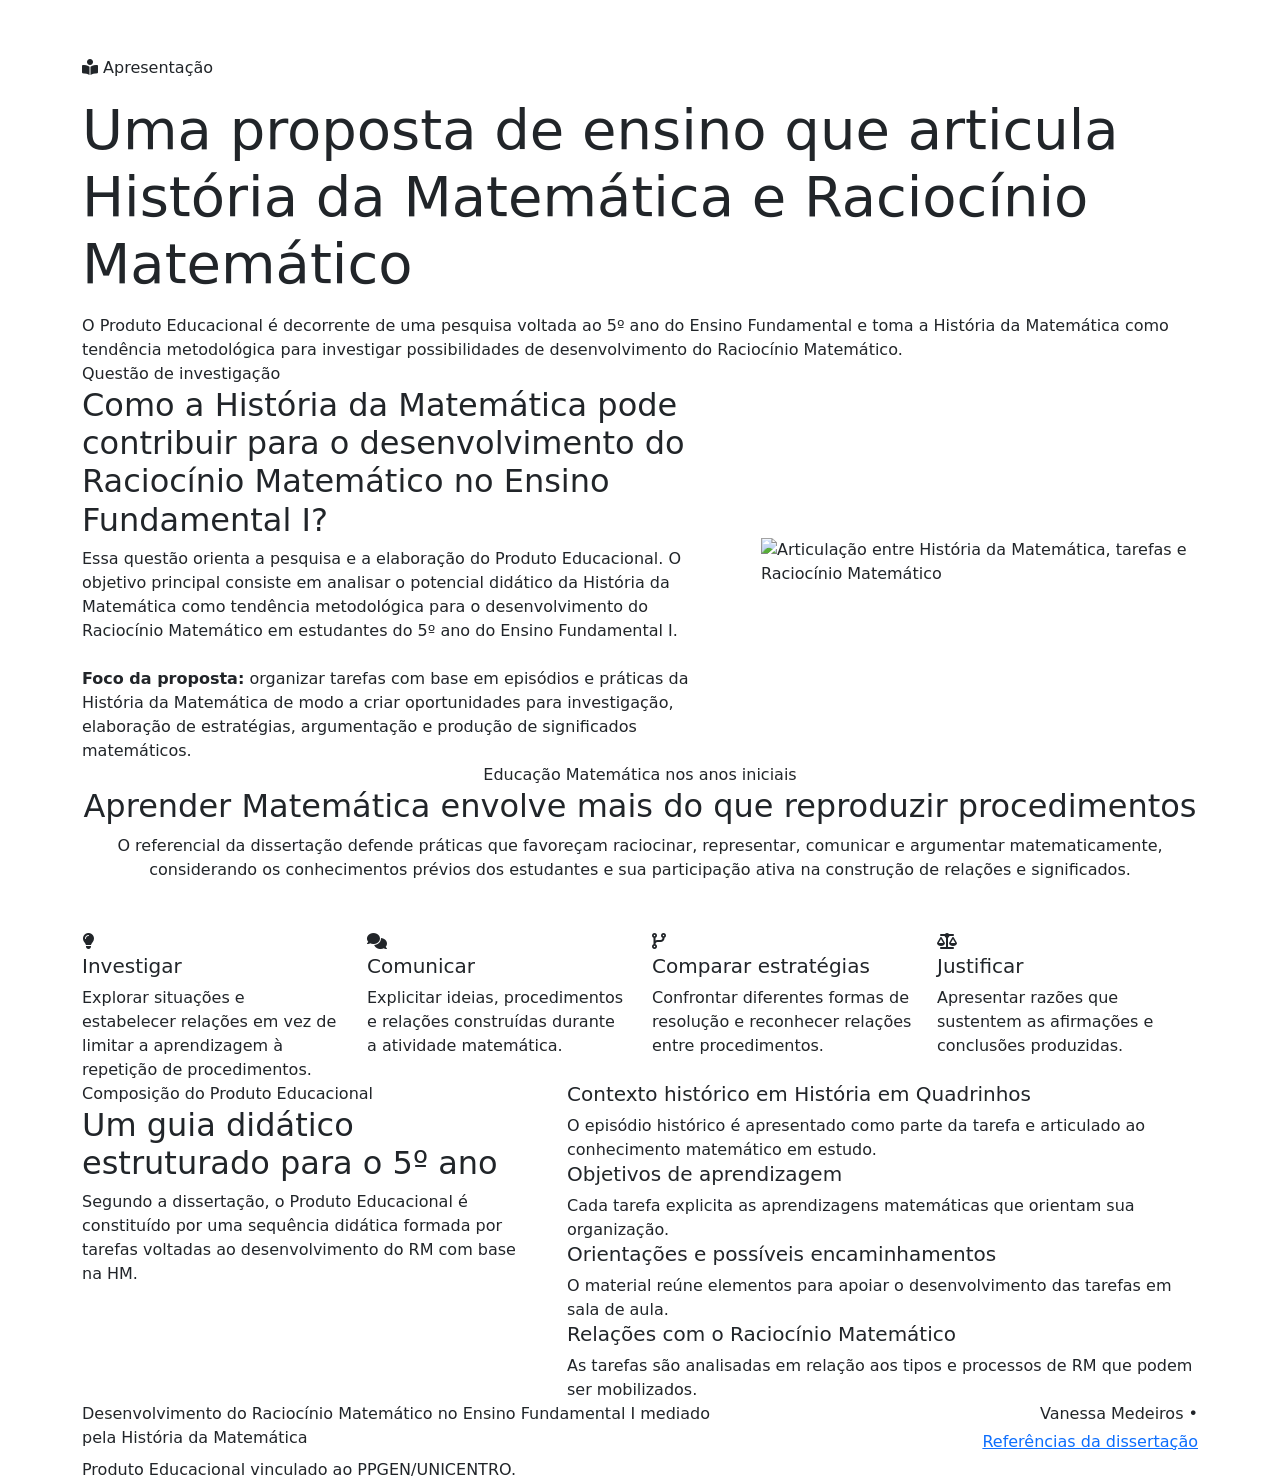
==== apresentacao.html @ 3155aff1 "Add files via upload" ====
<!DOCTYPE html>

<html lang="pt-BR">
<head>
<meta charset="utf-8"/>
<meta content="width=device-width, initial-scale=1.0" name="viewport"/>
<meta content="Apresentação do Produto Educacional e de sua fundamentação na dissertação." name="description"/>
<title>Apresentação | HM + RM</title>
<link href="https://cdn.jsdelivr.net/npm/bootstrap@5.3.3/dist/css/bootstrap.min.css" rel="stylesheet"/>
<link href="https://cdnjs.cloudflare.com/ajax/libs/font-awesome/6.5.2/css/all.min.css" rel="stylesheet"/>
<link href="/Mestrado/style.css" rel="stylesheet"/>
</head>
<body>
<nav class="navbar navbar-expand-lg navbar-dark site-nav sticky-top">
<div class="container">
<a class="navbar-brand d-flex align-items-center" href="/Mestrado/index.html"><span class="brand-mark"><i class="fa-solid fa-square-root-variable"></i></span>HM + RM</a>
<button aria-label="Abrir menu" class="navbar-toggler" data-bs-target="#menu" data-bs-toggle="collapse" type="button"><span class="navbar-toggler-icon"></span></button>
<div class="collapse navbar-collapse" id="menu">
<ul class="navbar-nav ms-auto align-items-lg-center">
<li class="nav-item"><a class="nav-link" href="/Mestrado/index.html">Início</a></li>
<li class="nav-item"><a class="nav-link" href="/Mestrado/apresentacao.html">Apresentação</a></li>
<li class="nav-item"><a class="nav-link" href="/Mestrado/historia.html">História da Matemática</a></li>
<li class="nav-item"><a class="nav-link" href="/Mestrado/raciocinio.html">Raciocínio Matemático</a></li>
<li class="nav-item"><a class="nav-link" href="/Mestrado/tarefas.html">Tarefa</a></li>
<li class="nav-item"><a class="nav-link" href="/Mestrado/saiba-mais.html">Aprofundamento</a></li>
<li class="nav-item"><a class="nav-link" href="/Mestrado/referencias.html">Referências</a></li>
</ul>
</div>
</div>
</nav>
<header class="page-hero"><div class="container reveal"><span class="eyebrow"><i class="fa-solid fa-book-open-reader"></i> Apresentação</span><h1 class="display-4 mt-3">Uma proposta de ensino que articula História da Matemática e Raciocínio Matemático</h1><p class="mt-3 mb-0">O Produto Educacional é decorrente de uma pesquisa voltada ao 5º ano do Ensino Fundamental e toma a História da Matemática como tendência metodológica para investigar possibilidades de desenvolvimento do Raciocínio Matemático.</p></div></header>
<main>
<section class="section"><div class="container"><div class="row g-5 align-items-center">
<div class="col-lg-7 reveal"><div class="kicker">Questão de investigação</div><h2 class="section-title">Como a História da Matemática pode contribuir para o desenvolvimento do Raciocínio Matemático no Ensino Fundamental I?</h2><p>Essa questão orienta a pesquisa e a elaboração do Produto Educacional. O objetivo principal consiste em analisar o potencial didático da História da Matemática como tendência metodológica para o desenvolvimento do Raciocínio Matemático em estudantes do 5º ano do Ensino Fundamental I.</p><div class="notice mt-4"><strong>Foco da proposta:</strong> organizar tarefas com base em episódios e práticas da História da Matemática de modo a criar oportunidades para investigação, elaboração de estratégias, argumentação e produção de significados matemáticos.</div></div>
<div class="col-lg-5 reveal"><img alt="Articulação entre História da Matemática, tarefas e Raciocínio Matemático" src="/Mestrado/hm-rm-conexao.svg"/></div>
</div></div></section>
<section class="section section-soft"><div class="container">
<div class="text-center mb-5 reveal"><div class="kicker">Educação Matemática nos anos iniciais</div><h2 class="section-title">Aprender Matemática envolve mais do que reproduzir procedimentos</h2><p class="section-subtitle mx-auto">O referencial da dissertação defende práticas que favoreçam raciocinar, representar, comunicar e argumentar matematicamente, considerando os conhecimentos prévios dos estudantes e sua participação ativa na construção de relações e significados.</p></div>
<div class="row g-4"><div class="col-md-6 col-lg-3 reveal"><div class="feature-card"><span class="icon-orb gold"><i class="fa-solid fa-lightbulb"></i></span><h3 class="h5">Investigar</h3><p class="mb-0">Explorar situações e estabelecer relações em vez de limitar a aprendizagem à repetição de procedimentos.</p></div></div><div class="col-md-6 col-lg-3 reveal"><div class="feature-card"><span class="icon-orb teal"><i class="fa-solid fa-comments"></i></span><h3 class="h5">Comunicar</h3><p class="mb-0">Explicitar ideias, procedimentos e relações construídas durante a atividade matemática.</p></div></div><div class="col-md-6 col-lg-3 reveal"><div class="feature-card"><span class="icon-orb blue"><i class="fa-solid fa-code-branch"></i></span><h3 class="h5">Comparar estratégias</h3><p class="mb-0">Confrontar diferentes formas de resolução e reconhecer relações entre procedimentos.</p></div></div><div class="col-md-6 col-lg-3 reveal"><div class="feature-card"><span class="icon-orb rose"><i class="fa-solid fa-scale-balanced"></i></span><h3 class="h5">Justificar</h3><p class="mb-0">Apresentar razões que sustentem as afirmações e conclusões produzidas.</p></div></div></div>
</div></section>
<section class="section"><div class="container"><div class="row g-5">
<div class="col-lg-5 reveal"><div class="kicker">Composição do Produto Educacional</div><h2 class="section-title">Um guia didático estruturado para o 5º ano</h2><p>Segundo a dissertação, o Produto Educacional é constituído por uma sequência didática formada por tarefas voltadas ao desenvolvimento do RM com base na HM.</p></div>
<div class="col-lg-7 reveal"><div class="timeline"><div class="timeline-item"><h3 class="h5">Contexto histórico em História em Quadrinhos</h3><p class="mb-0">O episódio histórico é apresentado como parte da tarefa e articulado ao conhecimento matemático em estudo.</p></div><div class="timeline-item"><h3 class="h5">Objetivos de aprendizagem</h3><p class="mb-0">Cada tarefa explicita as aprendizagens matemáticas que orientam sua organização.</p></div><div class="timeline-item"><h3 class="h5">Orientações e possíveis encaminhamentos</h3><p class="mb-0">O material reúne elementos para apoiar o desenvolvimento das tarefas em sala de aula.</p></div><div class="timeline-item"><h3 class="h5">Relações com o Raciocínio Matemático</h3><p class="mb-0">As tarefas são analisadas em relação aos tipos e processos de RM que podem ser mobilizados.</p></div></div></div>
</div></div></section>
</main>
<footer class="site-footer">
<div class="container">
<div class="row g-4">
<div class="col-lg-7"><div class="footer-title">Desenvolvimento do Raciocínio Matemático no Ensino Fundamental I mediado pela História da Matemática</div><p class="mt-2 mb-0">Produto Educacional vinculado ao PPGEN/UNICENTRO.</p></div>
<div class="col-lg-5 text-lg-end"><p class="mb-1">Vanessa Medeiros • <span id="ano"></span></p><a href="/Mestrado/referencias.html">Referências da dissertação</a></div>
</div>
</div>
</footer>
<script src="https://cdn.jsdelivr.net/npm/bootstrap@5.3.3/dist/js/bootstrap.bundle.min.js"></script>
<script src="/Mestrado/script.js"></script>
</body>
</html>
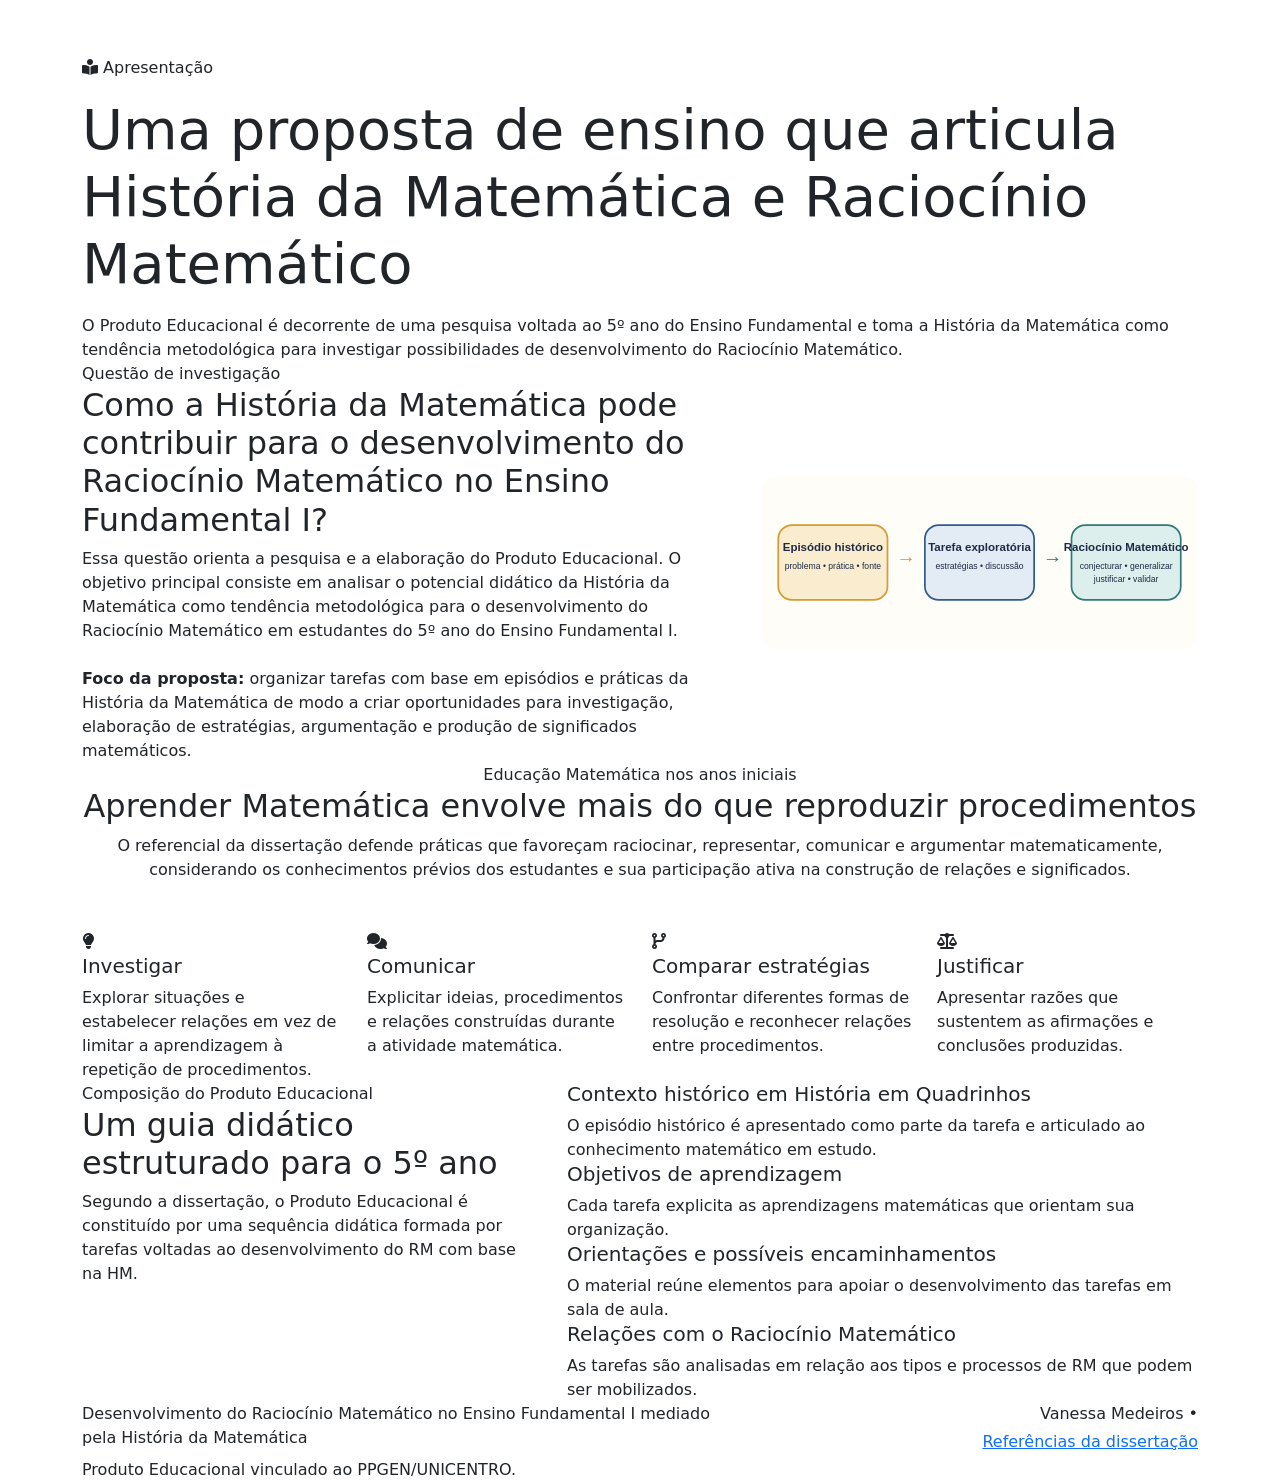
==== commit 0a713085: "Update apresentacao.html" ====
--- a/apresentacao.html
+++ b/apresentacao.html
@@ -8,22 +8,22 @@
 <title>Apresentação | HM + RM</title>
 <link href="https://cdn.jsdelivr.net/npm/bootstrap@5.3.3/dist/css/bootstrap.min.css" rel="stylesheet"/>
 <link href="https://cdnjs.cloudflare.com/ajax/libs/font-awesome/6.5.2/css/all.min.css" rel="stylesheet"/>
-<link href="/Mestrado/style.css" rel="stylesheet"/>
+<link href="style.css" rel="stylesheet"/>
 </head>
 <body>
 <nav class="navbar navbar-expand-lg navbar-dark site-nav sticky-top">
 <div class="container">
-<a class="navbar-brand d-flex align-items-center" href="/Mestrado/index.html"><span class="brand-mark"><i class="fa-solid fa-square-root-variable"></i></span>HM + RM</a>
+<a class="navbar-brand d-flex align-items-center" href="index.html"><span class="brand-mark"><i class="fa-solid fa-square-root-variable"></i></span>HM + RM</a>
 <button aria-label="Abrir menu" class="navbar-toggler" data-bs-target="#menu" data-bs-toggle="collapse" type="button"><span class="navbar-toggler-icon"></span></button>
 <div class="collapse navbar-collapse" id="menu">
 <ul class="navbar-nav ms-auto align-items-lg-center">
-<li class="nav-item"><a class="nav-link" href="/Mestrado/index.html">Início</a></li>
-<li class="nav-item"><a class="nav-link" href="/Mestrado/apresentacao.html">Apresentação</a></li>
-<li class="nav-item"><a class="nav-link" href="/Mestrado/historia.html">História da Matemática</a></li>
-<li class="nav-item"><a class="nav-link" href="/Mestrado/raciocinio.html">Raciocínio Matemático</a></li>
-<li class="nav-item"><a class="nav-link" href="/Mestrado/tarefas.html">Tarefa</a></li>
-<li class="nav-item"><a class="nav-link" href="/Mestrado/saiba-mais.html">Aprofundamento</a></li>
-<li class="nav-item"><a class="nav-link" href="/Mestrado/referencias.html">Referências</a></li>
+<li class="nav-item"><a class="nav-link" href="index.html">Início</a></li>
+<li class="nav-item"><a class="nav-link" href="apresentacao.html">Apresentação</a></li>
+<li class="nav-item"><a class="nav-link" href="historia.html">História da Matemática</a></li>
+<li class="nav-item"><a class="nav-link" href="raciocinio.html">Raciocínio Matemático</a></li>
+<li class="nav-item"><a class="nav-link" href="tarefas.html">Tarefa</a></li>
+<li class="nav-item"><a class="nav-link" href="saiba-mais.html">Aprofundamento</a></li>
+<li class="nav-item"><a class="nav-link" href="referencias.html">Referências</a></li>
 </ul>
 </div>
 </div>
@@ -32,7 +32,7 @@
 <main>
 <section class="section"><div class="container"><div class="row g-5 align-items-center">
 <div class="col-lg-7 reveal"><div class="kicker">Questão de investigação</div><h2 class="section-title">Como a História da Matemática pode contribuir para o desenvolvimento do Raciocínio Matemático no Ensino Fundamental I?</h2><p>Essa questão orienta a pesquisa e a elaboração do Produto Educacional. O objetivo principal consiste em analisar o potencial didático da História da Matemática como tendência metodológica para o desenvolvimento do Raciocínio Matemático em estudantes do 5º ano do Ensino Fundamental I.</p><div class="notice mt-4"><strong>Foco da proposta:</strong> organizar tarefas com base em episódios e práticas da História da Matemática de modo a criar oportunidades para investigação, elaboração de estratégias, argumentação e produção de significados matemáticos.</div></div>
-<div class="col-lg-5 reveal"><img alt="Articulação entre História da Matemática, tarefas e Raciocínio Matemático" src="/Mestrado/hm-rm-conexao.svg"/></div>
+<div class="col-lg-5 reveal"><img alt="Articulação entre História da Matemática, tarefas e Raciocínio Matemático" src="hm-rm-conexao.svg"/></div>
 </div></div></section>
 <section class="section section-soft"><div class="container">
 <div class="text-center mb-5 reveal"><div class="kicker">Educação Matemática nos anos iniciais</div><h2 class="section-title">Aprender Matemática envolve mais do que reproduzir procedimentos</h2><p class="section-subtitle mx-auto">O referencial da dissertação defende práticas que favoreçam raciocinar, representar, comunicar e argumentar matematicamente, considerando os conhecimentos prévios dos estudantes e sua participação ativa na construção de relações e significados.</p></div>
@@ -47,11 +47,11 @@
 <div class="container">
 <div class="row g-4">
 <div class="col-lg-7"><div class="footer-title">Desenvolvimento do Raciocínio Matemático no Ensino Fundamental I mediado pela História da Matemática</div><p class="mt-2 mb-0">Produto Educacional vinculado ao PPGEN/UNICENTRO.</p></div>
-<div class="col-lg-5 text-lg-end"><p class="mb-1">Vanessa Medeiros • <span id="ano"></span></p><a href="/Mestrado/referencias.html">Referências da dissertação</a></div>
+<div class="col-lg-5 text-lg-end"><p class="mb-1">Vanessa Medeiros • <span id="ano"></span></p><a href="referencias.html">Referências da dissertação</a></div>
 </div>
 </div>
 </footer>
 <script src="https://cdn.jsdelivr.net/npm/bootstrap@5.3.3/dist/js/bootstrap.bundle.min.js"></script>
-<script src="/Mestrado/script.js"></script>
+<script src="script.js"></script>
 </body>
 </html>
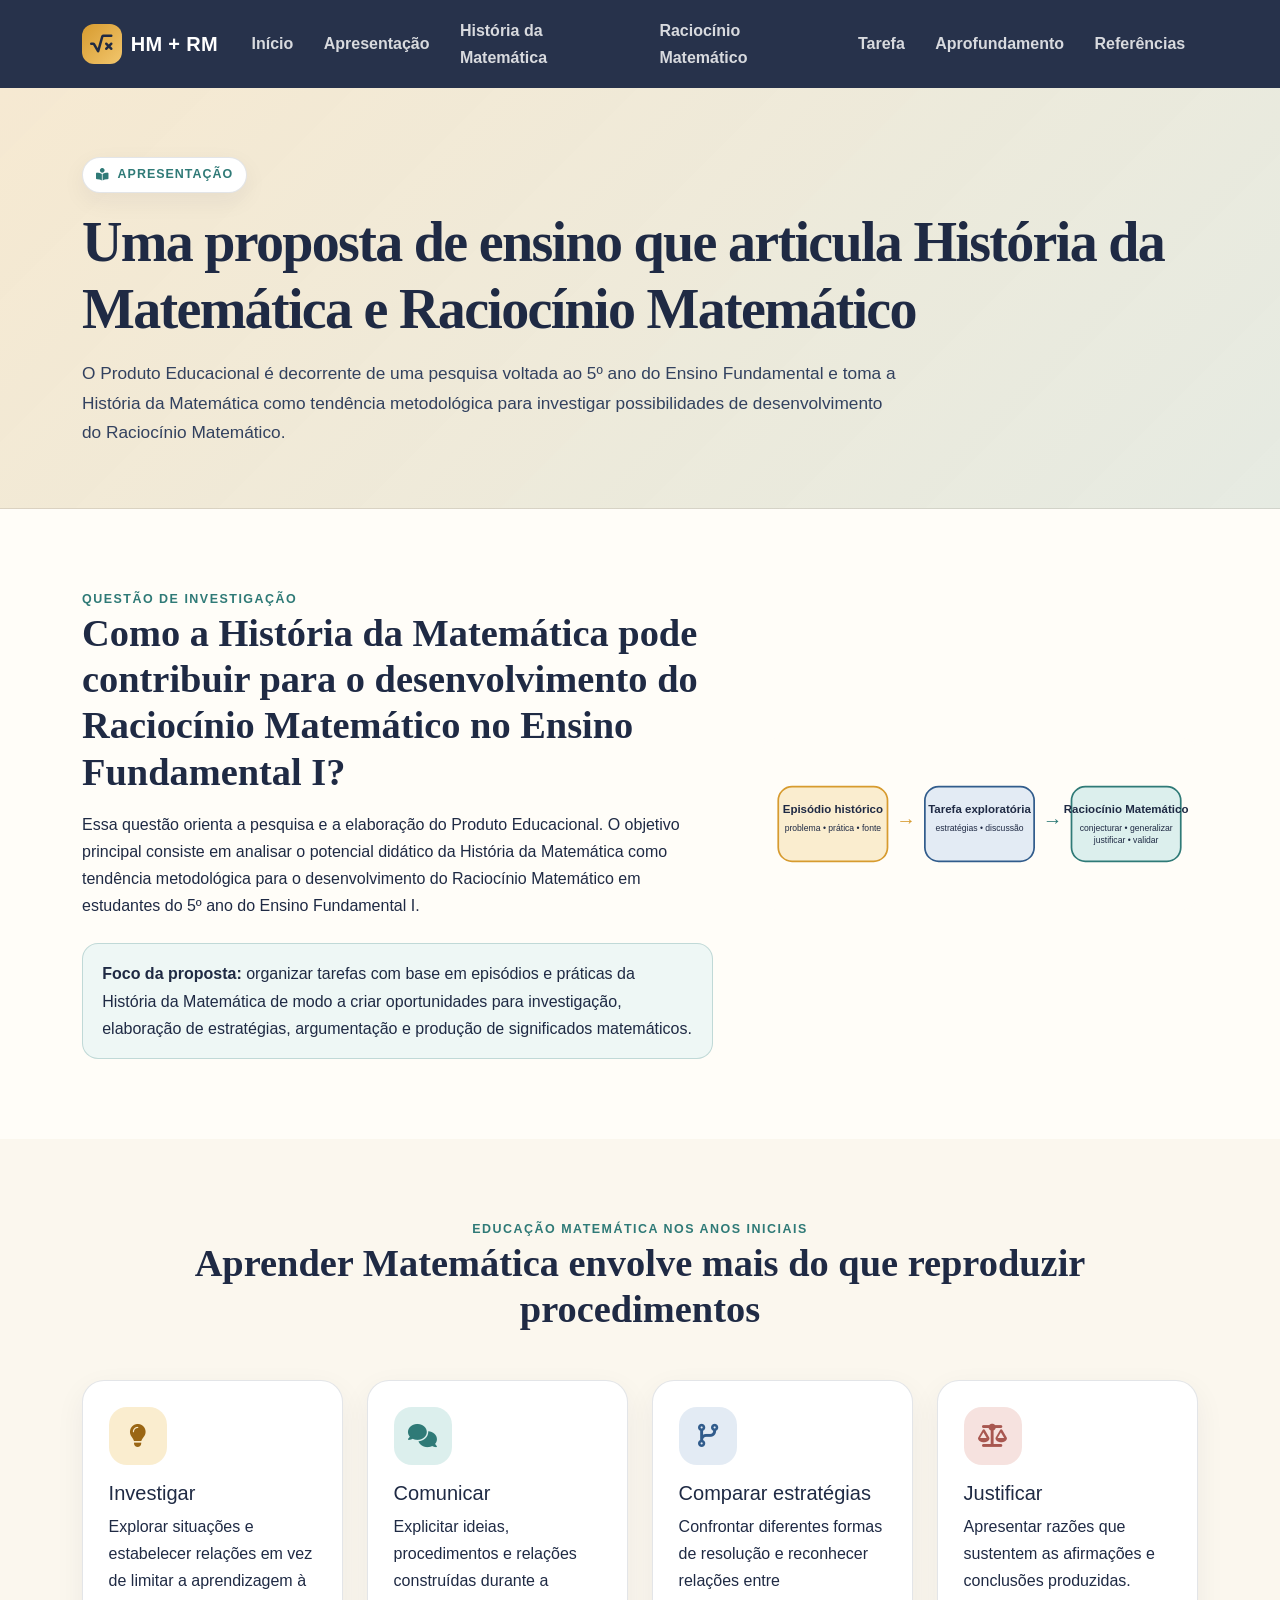
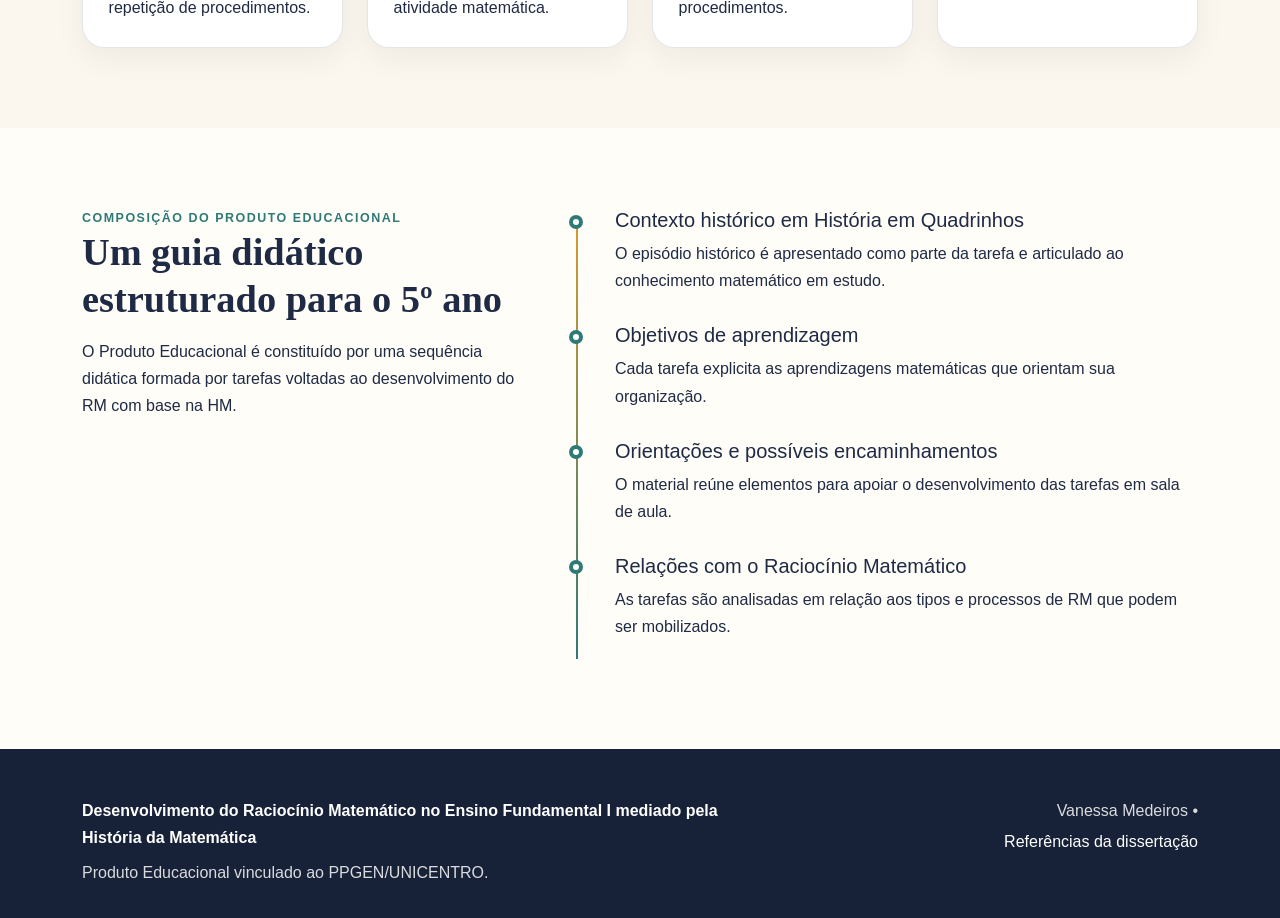
==== commit 1b50a675: "Update apresentacao.html" ====
--- a/apresentacao.html
+++ b/apresentacao.html
@@ -35,11 +35,11 @@
 <div class="col-lg-5 reveal"><img alt="Articulação entre História da Matemática, tarefas e Raciocínio Matemático" src="hm-rm-conexao.svg"/></div>
 </div></div></section>
 <section class="section section-soft"><div class="container">
-<div class="text-center mb-5 reveal"><div class="kicker">Educação Matemática nos anos iniciais</div><h2 class="section-title">Aprender Matemática envolve mais do que reproduzir procedimentos</h2><p class="section-subtitle mx-auto">O referencial da dissertação defende práticas que favoreçam raciocinar, representar, comunicar e argumentar matematicamente, considerando os conhecimentos prévios dos estudantes e sua participação ativa na construção de relações e significados.</p></div>
+<div class="text-center mb-5 reveal"><div class="kicker">Educação Matemática nos anos iniciais</div><h2 class="section-title">Aprender Matemática envolve mais do que reproduzir procedimentos</h2><p class="section-subtitle mx-auto"></p></div>
 <div class="row g-4"><div class="col-md-6 col-lg-3 reveal"><div class="feature-card"><span class="icon-orb gold"><i class="fa-solid fa-lightbulb"></i></span><h3 class="h5">Investigar</h3><p class="mb-0">Explorar situações e estabelecer relações em vez de limitar a aprendizagem à repetição de procedimentos.</p></div></div><div class="col-md-6 col-lg-3 reveal"><div class="feature-card"><span class="icon-orb teal"><i class="fa-solid fa-comments"></i></span><h3 class="h5">Comunicar</h3><p class="mb-0">Explicitar ideias, procedimentos e relações construídas durante a atividade matemática.</p></div></div><div class="col-md-6 col-lg-3 reveal"><div class="feature-card"><span class="icon-orb blue"><i class="fa-solid fa-code-branch"></i></span><h3 class="h5">Comparar estratégias</h3><p class="mb-0">Confrontar diferentes formas de resolução e reconhecer relações entre procedimentos.</p></div></div><div class="col-md-6 col-lg-3 reveal"><div class="feature-card"><span class="icon-orb rose"><i class="fa-solid fa-scale-balanced"></i></span><h3 class="h5">Justificar</h3><p class="mb-0">Apresentar razões que sustentem as afirmações e conclusões produzidas.</p></div></div></div>
 </div></section>
 <section class="section"><div class="container"><div class="row g-5">
-<div class="col-lg-5 reveal"><div class="kicker">Composição do Produto Educacional</div><h2 class="section-title">Um guia didático estruturado para o 5º ano</h2><p>Segundo a dissertação, o Produto Educacional é constituído por uma sequência didática formada por tarefas voltadas ao desenvolvimento do RM com base na HM.</p></div>
+<div class="col-lg-5 reveal"><div class="kicker">Composição do Produto Educacional</div><h2 class="section-title">Um guia didático estruturado para o 5º ano</h2><p>O Produto Educacional é constituído por uma sequência didática formada por tarefas voltadas ao desenvolvimento do RM com base na HM.</p></div>
 <div class="col-lg-7 reveal"><div class="timeline"><div class="timeline-item"><h3 class="h5">Contexto histórico em História em Quadrinhos</h3><p class="mb-0">O episódio histórico é apresentado como parte da tarefa e articulado ao conhecimento matemático em estudo.</p></div><div class="timeline-item"><h3 class="h5">Objetivos de aprendizagem</h3><p class="mb-0">Cada tarefa explicita as aprendizagens matemáticas que orientam sua organização.</p></div><div class="timeline-item"><h3 class="h5">Orientações e possíveis encaminhamentos</h3><p class="mb-0">O material reúne elementos para apoiar o desenvolvimento das tarefas em sala de aula.</p></div><div class="timeline-item"><h3 class="h5">Relações com o Raciocínio Matemático</h3><p class="mb-0">As tarefas são analisadas em relação aos tipos e processos de RM que podem ser mobilizados.</p></div></div></div>
 </div></div></section>
 </main>
--- a/style.css
+++ b/style.css
@@ -0,0 +1,614 @@
+:root {
+  --ink: #1f2a44;
+  --ink-2: #32415f;
+  --paper: #fbf7ee;
+  --paper-2: #f2eadc;
+  --cream: #fffdf8;
+  --gold: #d79b2f;
+  --gold-2: #f2c66d;
+  --teal: #2f7a77;
+  --teal-2: #dcefed;
+  --blue: #315c8c;
+  --rose: #a85750;
+  --line: rgba(31, 42, 68, 0.12);
+  --shadow: 0 18px 45px rgba(31, 42, 68, 0.10);
+  --radius: 22px;
+}
+
+* { box-sizing: border-box; }
+html { scroll-behavior: smooth; }
+body {
+  margin: 0;
+  font-family: "Inter", "Segoe UI", Arial, sans-serif;
+  color: var(--ink);
+  background: var(--cream);
+  line-height: 1.7;
+}
+
+a { color: var(--blue); text-decoration: none; }
+a:hover { color: var(--teal); }
+img { max-width: 100%; height: auto; }
+
+.reading-progress {
+  position: fixed;
+  inset: 0 auto auto 0;
+  height: 4px;
+  width: 0;
+  background: linear-gradient(90deg, var(--gold), var(--teal));
+  z-index: 2000;
+}
+
+.site-nav {
+  background: rgba(31, 42, 68, 0.96);
+  backdrop-filter: blur(10px);
+}
+.site-nav .navbar-brand {
+  color: #fff;
+  font-weight: 800;
+  letter-spacing: .3px;
+}
+.site-nav .brand-mark {
+  display: inline-grid;
+  place-items: center;
+  width: 40px;
+  height: 40px;
+  margin-right: .55rem;
+  border-radius: 12px;
+  background: linear-gradient(135deg, var(--gold), var(--gold-2));
+  color: var(--ink);
+}
+.site-nav .nav-link {
+  color: rgba(255,255,255,.82) !important;
+  font-weight: 600;
+  margin-left: .3rem;
+  border-radius: 999px;
+  padding: .55rem .8rem !important;
+}
+.site-nav .nav-link:hover,
+.site-nav .nav-link.active {
+  color: #fff !important;
+  background: rgba(255,255,255,.12);
+}
+
+.hero {
+  position: relative;
+  overflow: hidden;
+  padding: 6.5rem 0 5rem;
+  background:
+    radial-gradient(circle at 15% 15%, rgba(215,155,47,.20), transparent 30%),
+    radial-gradient(circle at 85% 20%, rgba(47,122,119,.18), transparent 30%),
+    linear-gradient(180deg, #fffdf8 0%, #f8f1e5 100%);
+}
+.hero::after {
+  content: "";
+  position: absolute;
+  inset: 0;
+  pointer-events: none;
+  opacity: .24;
+  background-image: radial-gradient(rgba(31,42,68,.15) 1px, transparent 1px);
+  background-size: 22px 22px;
+}
+.hero .container { position: relative; z-index: 1; }
+.eyebrow {
+  display: inline-flex;
+  align-items: center;
+  gap: .55rem;
+  padding: .4rem .8rem;
+  border-radius: 999px;
+  background: #fff;
+  border: 1px solid var(--line);
+  box-shadow: 0 8px 25px rgba(31,42,68,.06);
+  color: var(--teal);
+  font-weight: 800;
+  text-transform: uppercase;
+  font-size: .78rem;
+  letter-spacing: .08em;
+}
+.hero h1,
+.page-hero h1 {
+  font-family: Georgia, "Times New Roman", serif;
+  font-weight: 800;
+  color: var(--ink);
+  letter-spacing: -.03em;
+}
+.hero h1 { font-size: clamp(2.45rem, 5vw, 4.6rem); line-height: 1.03; }
+.hero .lead { color: var(--ink-2); max-width: 720px; font-size: 1.15rem; }
+.hero-visual {
+  position: relative;
+  padding: 1rem;
+}
+.hero-visual::before {
+  content: "";
+  position: absolute;
+  inset: 6% 4% 2% 12%;
+  background: linear-gradient(145deg, rgba(215,155,47,.18), rgba(47,122,119,.16));
+  filter: blur(2px);
+  border-radius: 35% 65% 45% 55% / 55% 40% 60% 45%;
+  transform: rotate(-4deg);
+}
+.hero-visual img { position: relative; z-index: 1; filter: drop-shadow(0 18px 25px rgba(31,42,68,.14)); }
+
+.btn-primary-custom,
+.btn-outline-custom {
+  border-radius: 999px;
+  padding: .8rem 1.25rem;
+  font-weight: 800;
+  transition: .2s ease;
+}
+.btn-primary-custom {
+  background: var(--ink);
+  color: #fff;
+  border: 1px solid var(--ink);
+}
+.btn-primary-custom:hover { background: var(--teal); border-color: var(--teal); color: #fff; transform: translateY(-2px); }
+.btn-outline-custom {
+  color: var(--ink);
+  background: rgba(255,255,255,.7);
+  border: 1px solid var(--line);
+}
+.btn-outline-custom:hover { background: #fff; color: var(--teal); transform: translateY(-2px); }
+
+.section { padding: 5rem 0; }
+.section-soft { background: var(--paper); }
+.section-dark {
+  background: var(--ink);
+  color: #fff;
+}
+.section-title {
+  font-family: Georgia, "Times New Roman", serif;
+  font-weight: 800;
+  font-size: clamp(2rem, 3vw, 3rem);
+  margin-bottom: 1rem;
+  color: var(--ink);
+}
+.section-dark .section-title { color: #fff; }
+.section-subtitle { color: var(--ink-2); max-width: 780px; }
+.section-dark .section-subtitle { color: rgba(255,255,255,.78); }
+
+.kicker {
+  color: var(--teal);
+  text-transform: uppercase;
+  letter-spacing: .12em;
+  font-weight: 900;
+  font-size: .78rem;
+}
+
+.feature-card,
+.info-card,
+.task-card,
+.resource-card,
+.stat-card {
+  height: 100%;
+  background: #fff;
+  border: 1px solid var(--line);
+  border-radius: var(--radius);
+  box-shadow: 0 10px 30px rgba(31,42,68,.06);
+}
+.feature-card,
+.info-card,
+.resource-card,
+.stat-card { padding: 1.6rem; }
+.feature-card { transition: transform .2s ease, box-shadow .2s ease; }
+.feature-card:hover { transform: translateY(-5px); box-shadow: var(--shadow); }
+.icon-orb {
+  display: inline-grid;
+  place-items: center;
+  width: 58px;
+  height: 58px;
+  border-radius: 18px;
+  margin-bottom: 1rem;
+  font-size: 1.45rem;
+  color: var(--ink);
+  background: var(--paper-2);
+}
+.icon-orb.teal { background: var(--teal-2); color: var(--teal); }
+.icon-orb.gold { background: #faedcf; color: #9a6614; }
+.icon-orb.rose { background: #f6e2df; color: var(--rose); }
+.icon-orb.blue { background: #e3ebf4; color: var(--blue); }
+
+.concept-flow {
+  position: relative;
+  display: grid;
+  grid-template-columns: repeat(5, minmax(0, 1fr));
+  gap: 1rem;
+  align-items: stretch;
+}
+.concept-flow::before {
+  content: "";
+  position: absolute;
+  top: 50%;
+  left: 8%;
+  right: 8%;
+  height: 2px;
+  background: linear-gradient(90deg, var(--gold), var(--teal));
+  z-index: 0;
+}
+.flow-step {
+  position: relative;
+  z-index: 1;
+  padding: 1.3rem 1rem;
+  text-align: center;
+  border-radius: 18px;
+  background: #fff;
+  border: 1px solid var(--line);
+  box-shadow: 0 10px 25px rgba(31,42,68,.07);
+  font-weight: 800;
+}
+.flow-step small { display: block; margin-top: .35rem; color: var(--ink-2); font-weight: 500; }
+.flow-step .num {
+  display: inline-grid;
+  place-items: center;
+  width: 34px;
+  height: 34px;
+  border-radius: 50%;
+  background: var(--ink);
+  color: #fff;
+  margin-bottom: .6rem;
+}
+
+.bridge-card {
+  border-radius: 26px;
+  padding: 2rem;
+  background: linear-gradient(135deg, #fff, #f6efe3);
+  border: 1px solid var(--line);
+  box-shadow: var(--shadow);
+}
+.bridge-arrow {
+  font-size: 2rem;
+  color: var(--gold);
+}
+
+.page-hero {
+  padding: 4.3rem 0 3.8rem;
+  background:
+    linear-gradient(135deg, rgba(215,155,47,.15), rgba(47,122,119,.10)),
+    var(--paper);
+  border-bottom: 1px solid var(--line);
+}
+.page-hero p { color: var(--ink-2); font-size: 1.08rem; max-width: 820px; }
+
+.pill-row { display: flex; flex-wrap: wrap; gap: .55rem; }
+.pill {
+  display: inline-flex;
+  align-items: center;
+  gap: .4rem;
+  padding: .42rem .72rem;
+  border-radius: 999px;
+  background: var(--paper-2);
+  color: var(--ink);
+  border: 1px solid var(--line);
+  font-size: .9rem;
+  font-weight: 700;
+}
+
+.timeline {
+  position: relative;
+  padding-left: 2rem;
+}
+.timeline::before {
+  content: "";
+  position: absolute;
+  left: .55rem;
+  top: .6rem;
+  bottom: .6rem;
+  width: 2px;
+  background: linear-gradient(var(--gold), var(--teal));
+}
+.timeline-item {
+  position: relative;
+  padding: 0 0 1.8rem 1rem;
+}
+.timeline-item::before {
+  content: "";
+  position: absolute;
+  left: -1.86rem;
+  top: .4rem;
+  width: 14px;
+  height: 14px;
+  border-radius: 50%;
+  background: #fff;
+  border: 4px solid var(--teal);
+}
+
+.rm-grid {
+  display: grid;
+  grid-template-columns: repeat(3, minmax(0, 1fr));
+  gap: 1rem;
+}
+.rm-card {
+  padding: 1.5rem;
+  border-radius: 22px;
+  background: #fff;
+  border: 1px solid var(--line);
+  box-shadow: 0 10px 28px rgba(31,42,68,.06);
+}
+.rm-card strong { display: block; font-size: 1.16rem; margin-bottom: .55rem; }
+.rm-link {
+  display: flex;
+  align-items: center;
+  justify-content: center;
+  gap: .55rem;
+  margin-top: 1rem;
+  font-weight: 800;
+  color: var(--teal);
+}
+
+.process-table {
+  overflow: hidden;
+  border-radius: 20px;
+  border: 1px solid var(--line);
+  background: #fff;
+}
+.process-row {
+  display: grid;
+  grid-template-columns: 190px 1fr 1fr;
+  border-bottom: 1px solid var(--line);
+}
+.process-row:last-child { border-bottom: 0; }
+.process-row > div { padding: 1.1rem 1.2rem; }
+.process-row.head { background: var(--ink); color: #fff; font-weight: 800; }
+.process-name { font-weight: 900; color: var(--ink); background: var(--paper); }
+.process-row.head .process-name { color: #fff; background: transparent; }
+
+.hm-callout {
+  border-left: 6px solid var(--gold);
+  padding: 1.3rem 1.4rem;
+  border-radius: 16px;
+  background: #fff9eb;
+}
+
+.task-card { overflow: hidden; transition: transform .2s ease, box-shadow .2s ease; }
+.task-card:hover { transform: translateY(-5px); box-shadow: var(--shadow); }
+.task-art {
+  height: 190px;
+  display: grid;
+  place-items: center;
+  padding: 1.2rem;
+  background: linear-gradient(135deg, #f7edd7, #e6f2f1);
+  border-bottom: 1px solid var(--line);
+}
+.task-art img { max-height: 160px; }
+.task-body { padding: 1.5rem; }
+.task-meta { display: flex; flex-wrap: wrap; gap: .5rem; margin: 1rem 0; }
+.task-meta span {
+  padding: .36rem .65rem;
+  border-radius: 999px;
+  background: var(--paper);
+  border: 1px solid var(--line);
+  font-size: .84rem;
+  font-weight: 700;
+}
+
+.resource-card h3 { font-size: 1.1rem; }
+.resource-card .resource-type {
+  display: inline-block;
+  margin-bottom: .75rem;
+  color: var(--teal);
+  font-size: .78rem;
+  font-weight: 900;
+  text-transform: uppercase;
+  letter-spacing: .09em;
+}
+
+.reference-list { display: grid; gap: .9rem; }
+.reference-item {
+  padding: 1rem 1.2rem;
+  background: #fff;
+  border: 1px solid var(--line);
+  border-radius: 16px;
+}
+.reference-item strong { color: var(--ink); }
+
+.quote-panel {
+  position: relative;
+  padding: 2rem;
+  border-radius: 24px;
+  background: var(--ink);
+  color: #fff;
+  overflow: hidden;
+}
+.quote-panel::after {
+  content: "∑";
+  position: absolute;
+  right: 1rem;
+  bottom: -2rem;
+  font-family: Georgia, serif;
+  font-size: 10rem;
+  color: rgba(255,255,255,.06);
+}
+.quote-panel p { position: relative; z-index: 1; font-size: 1.15rem; margin: 0; }
+
+.stat-card .stat-number {
+  font-size: 2rem;
+  font-weight: 900;
+  color: var(--teal);
+}
+
+.notice {
+  padding: 1rem 1.2rem;
+  border-radius: 16px;
+  background: #eef7f5;
+  border: 1px solid rgba(47,122,119,.24);
+}
+
+.site-footer {
+  padding: 3rem 0 2rem;
+  background: #172137;
+  color: rgba(255,255,255,.84);
+}
+.site-footer a { color: #fff; }
+.site-footer .footer-title { color: #fff; font-weight: 800; }
+
+/* Conteúdo visível por padrão. A animação só é ativada quando o JavaScript carrega corretamente. */
+.reveal {
+  opacity: 1;
+  transform: none;
+}
+.reveal.reveal-ready {
+  opacity: 0;
+  transform: translateY(18px);
+  transition: opacity .55s ease, transform .55s ease;
+}
+.reveal.reveal-ready.visible {
+  opacity: 1;
+  transform: translateY(0);
+}
+
+#btnTopo {
+  position: fixed;
+  right: 22px;
+  bottom: 22px;
+  width: 48px;
+  height: 48px;
+  border: 0;
+  border-radius: 50%;
+  background: var(--ink);
+  color: #fff;
+  box-shadow: 0 10px 28px rgba(31,42,68,.25);
+  display: none;
+  z-index: 1200;
+}
+#btnTopo:hover { background: var(--teal); }
+
+@media (max-width: 991.98px) {
+  .hero { padding-top: 4.2rem; }
+  .hero-visual { margin-top: 2rem; }
+  .concept-flow { grid-template-columns: 1fr; }
+  .concept-flow::before { display: none; }
+  .rm-grid { grid-template-columns: 1fr; }
+  .process-row { grid-template-columns: 1fr; }
+  .process-row.head { display: none; }
+  .process-name { border-bottom: 1px solid var(--line); }
+}
+
+@media (max-width: 575.98px) {
+  .section { padding: 3.5rem 0; }
+  .hero h1 { font-size: 2.45rem; }
+  .page-hero { padding: 3.2rem 0; }
+}
+
+
+script.js
+
+const page = window.location.pathname.split('/').pop() || 'index.html';
+
+document.querySelectorAll('.site-nav .nav-link').forEach(link => {
+  const href = link.getAttribute('href');
+  if (href === page) link.classList.add('active');
+});
+
+const progress = document.createElement('div');
+progress.className = 'reading-progress';
+document.body.appendChild(progress);
+
+window.addEventListener('scroll', () => {
+  const doc = document.documentElement;
+  const max = doc.scrollHeight - doc.clientHeight;
+  const pct = max > 0 ? (doc.scrollTop / max) * 100 : 0;
+  progress.style.width = `${pct}%`;
+});
+
+const button = document.createElement('button');
+button.id = 'btnTopo';
+button.setAttribute('aria-label', 'Voltar ao topo');
+button.innerHTML = '<i class="fa-solid fa-arrow-up"></i>';
+document.body.appendChild(button);
+
+window.addEventListener('scroll', () => {
+  button.style.display = window.scrollY > 450 ? 'block' : 'none';
+});
+
+button.addEventListener('click', () => {
+  window.scrollTo({ top: 0, behavior: 'smooth' });
+});
+
+document.querySelectorAll('a[href^="#"]').forEach(link => {
+  link.addEventListener('click', event => {
+    const id = link.getAttribute('href');
+    if (!id || id === '#') return;
+    const target = document.querySelector(id);
+    if (target) {
+      event.preventDefault();
+      target.scrollIntoView({ behavior: 'smooth', block: 'start' });
+    }
+  });
+});
+
+const revealElements = document.querySelectorAll('.reveal');
+
+if ('IntersectionObserver' in window) {
+  const observer = new IntersectionObserver((entries) => {
+    entries.forEach(entry => {
+      if (entry.isIntersecting) {
+        entry.target.classList.add('visible');
+        observer.unobserve(entry.target);
+      }
+    });
+  }, { threshold: 0.12 });
+
+  revealElements.forEach(el => {
+    el.classList.add('reveal-ready');
+    observer.observe(el);
+  });
+} else {
+  // Fallback: em navegadores sem IntersectionObserver, o conteúdo permanece visível.
+  revealElements.forEach(el => el.classList.add('visible'));
+}
+
+const year = document.getElementById('ano');
+if (year) year.textContent = new Date().getFullYear();
+
+
+hero-hm-rm.svg
+
+<svg xmlns="http://www.w3.org/2000/svg" viewBox="0 0 760 560" role="img" aria-labelledby="title desc">
+  <title id="title">História da Matemática conectada ao Raciocínio Matemático</title>
+  <desc id="desc">Ilustração com papiro, pirâmide, símbolos matemáticos e trilha de raciocínio.</desc>
+  <defs>
+    <linearGradient id="paper" x1="0" y1="0" x2="1" y2="1"><stop stop-color="#fff3d6"/><stop offset="1" stop-color="#e8c77a"/></linearGradient>
+    <linearGradient id="teal" x1="0" y1="0" x2="1" y2="1"><stop stop-color="#dcefed"/><stop offset="1" stop-color="#7ab4ae"/></linearGradient>
+  </defs>
+  <rect x="20" y="30" width="720" height="500" rx="40" fill="#fffdf8" stroke="#1f2a44" stroke-opacity=".08"/>
+  <circle cx="616" cy="112" r="62" fill="#f2c66d" opacity=".55"/>
+  <path d="M490 390 L610 190 L730 390 Z" fill="#d79b2f" opacity=".8"/>
+  <path d="M520 390 L610 240 L700 390 Z" fill="#f0c46c"/>
+  <rect x="96" y="112" width="350" height="310" rx="22" fill="url(#paper)" stroke="#8f6a28" stroke-width="3"/>
+  <path d="M115 158 C180 130 250 172 330 142 S410 150 425 136" fill="none" stroke="#8f6a28" stroke-width="4" opacity=".55"/>
+  <path d="M125 210 H410 M125 250 H355 M125 290 H390" stroke="#8f6a28" stroke-width="4" opacity=".45" stroke-linecap="round"/>
+  <g transform="translate(145 320)">
+    <rect width="240" height="72" rx="18" fill="#1f2a44"/>
+    <text x="22" y="31" font-family="Arial" font-size="16" fill="#fff">observar → conjecturar</text>
+    <text x="22" y="55" font-family="Arial" font-size="16" fill="#f2c66d">generalizar → justificar</text>
+  </g>
+  <g fill="url(#teal)" stroke="#2f7a77" stroke-width="2">
+    <circle cx="500" cy="105" r="34"/><circle cx="545" cy="150" r="28"/><circle cx="494" cy="178" r="24"/>
+  </g>
+  <g font-family="Georgia" font-weight="700" fill="#1f2a44">
+    <text x="488" y="116" font-size="28">×</text><text x="535" y="160" font-size="24">∑</text><text x="486" y="187" font-size="20">?</text>
+  </g>
+  <path d="M424 448 C500 490 590 495 680 450" fill="none" stroke="#2f7a77" stroke-width="10" stroke-linecap="round" opacity=".75"/>
+  <circle cx="436" cy="451" r="12" fill="#d79b2f"/><circle cx="678" cy="449" r="12" fill="#1f2a44"/>
+  <text x="500" y="492" font-family="Arial" font-size="18" fill="#1f2a44">História → investigação → raciocínio</text>
+</svg>
+
+
+hm-rm-conexao.svg
+
+<svg xmlns="http://www.w3.org/2000/svg" viewBox="0 0 760 300" role="img" aria-labelledby="t d">
+  <title id="t">Conexão entre História da Matemática e Raciocínio Matemático</title><desc id="d">Fluxo de um episódio histórico para uma tarefa investigativa e para processos de raciocínio.</desc>
+  <rect width="760" height="300" rx="28" fill="#fffdf8"/>
+  <g font-family="Arial" text-anchor="middle">
+    <rect x="30" y="85" width="190" height="130" rx="24" fill="#faedcf" stroke="#d79b2f" stroke-width="3"/>
+    <text x="125" y="130" font-size="20" font-weight="700" fill="#1f2a44">Episódio histórico</text>
+    <text x="125" y="162" font-size="15" fill="#1f2a44">problema • prática • fonte</text>
+    <rect x="285" y="85" width="190" height="130" rx="24" fill="#e3ebf4" stroke="#315c8c" stroke-width="3"/>
+    <text x="380" y="130" font-size="20" font-weight="700" fill="#1f2a44">Tarefa exploratória</text>
+    <text x="380" y="162" font-size="15" fill="#1f2a44">estratégias • discussão</text>
+    <rect x="540" y="85" width="190" height="130" rx="24" fill="#dcefed" stroke="#2f7a77" stroke-width="3"/>
+    <text x="635" y="130" font-size="20" font-weight="700" fill="#1f2a44">Raciocínio Matemático</text>
+    <text x="635" y="162" font-size="15" fill="#1f2a44">conjecturar • generalizar</text>
+    <text x="635" y="184" font-size="15" fill="#1f2a44">justificar • validar</text>
+    <text x="252" y="155" font-size="34" fill="#d79b2f">→</text>
+    <text x="507" y="155" font-size="34" fill="#2f7a77">→</text>
+  </g>
+</svg>
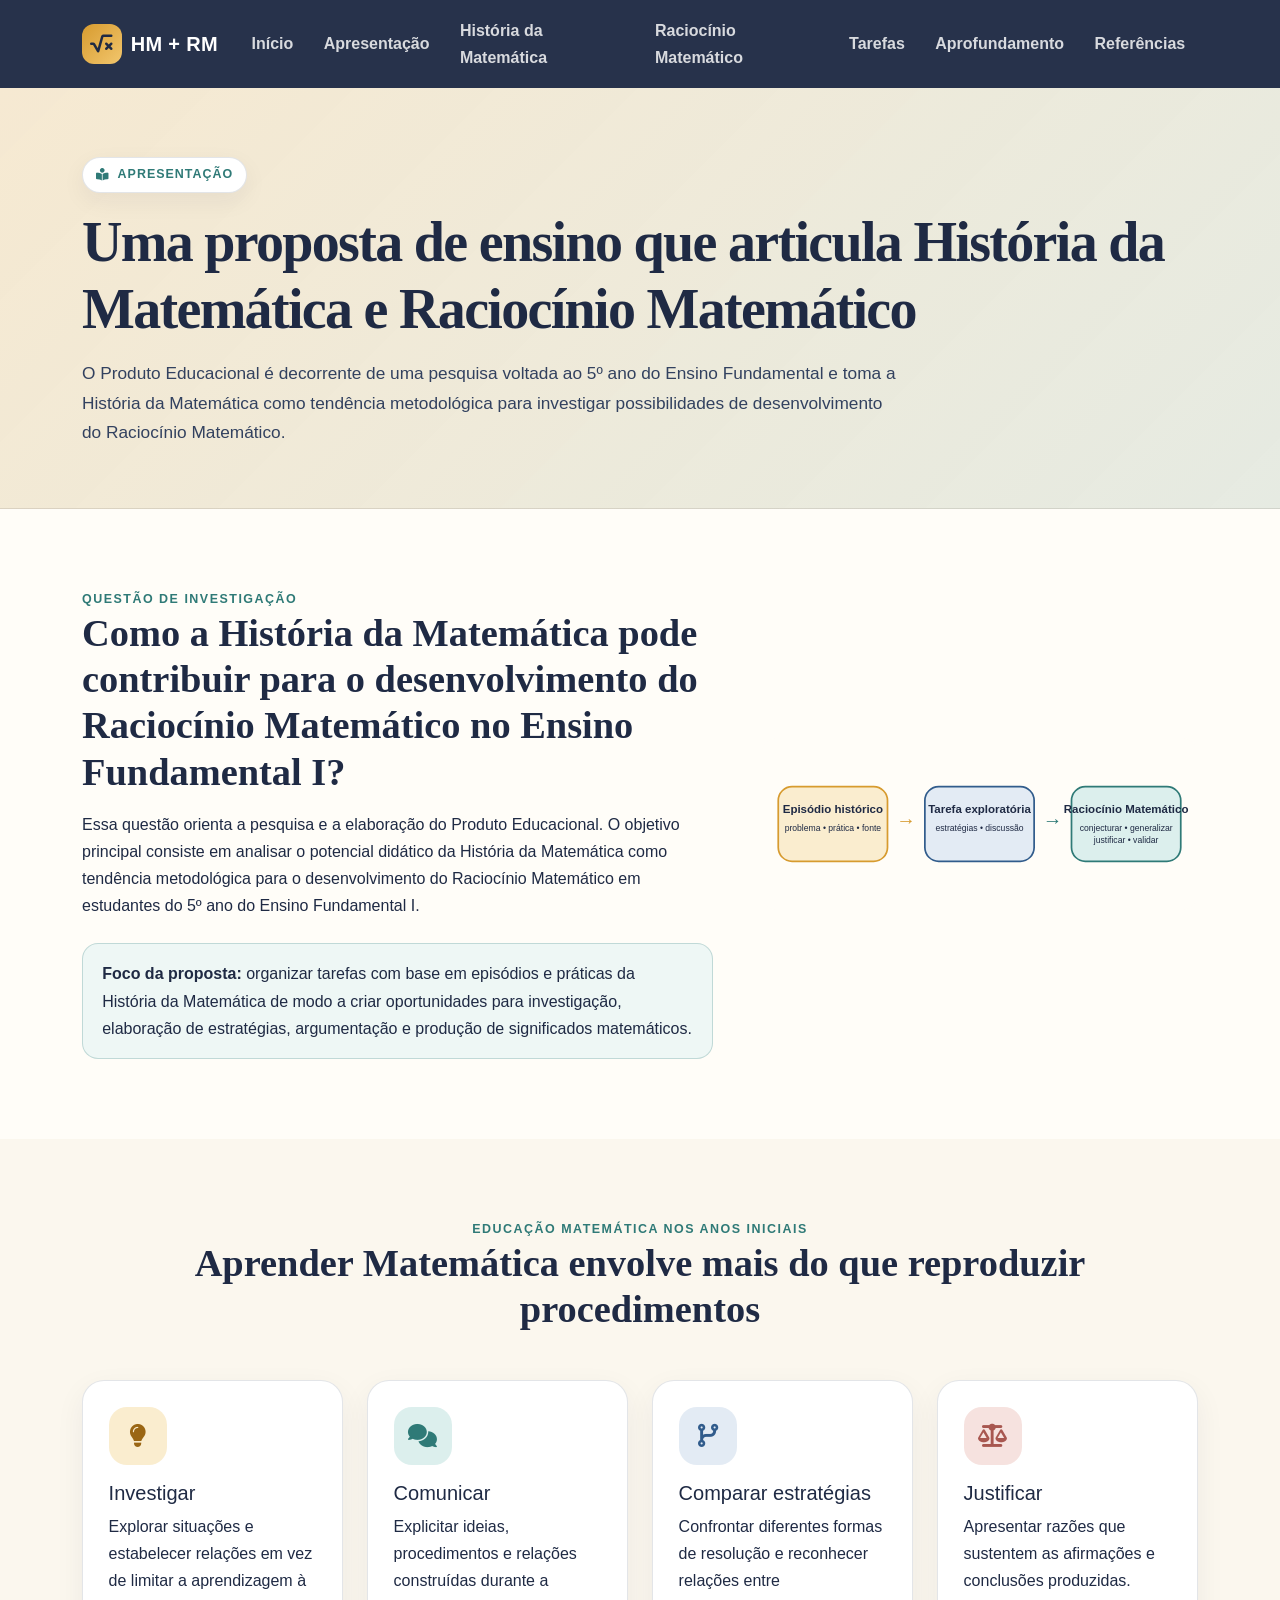
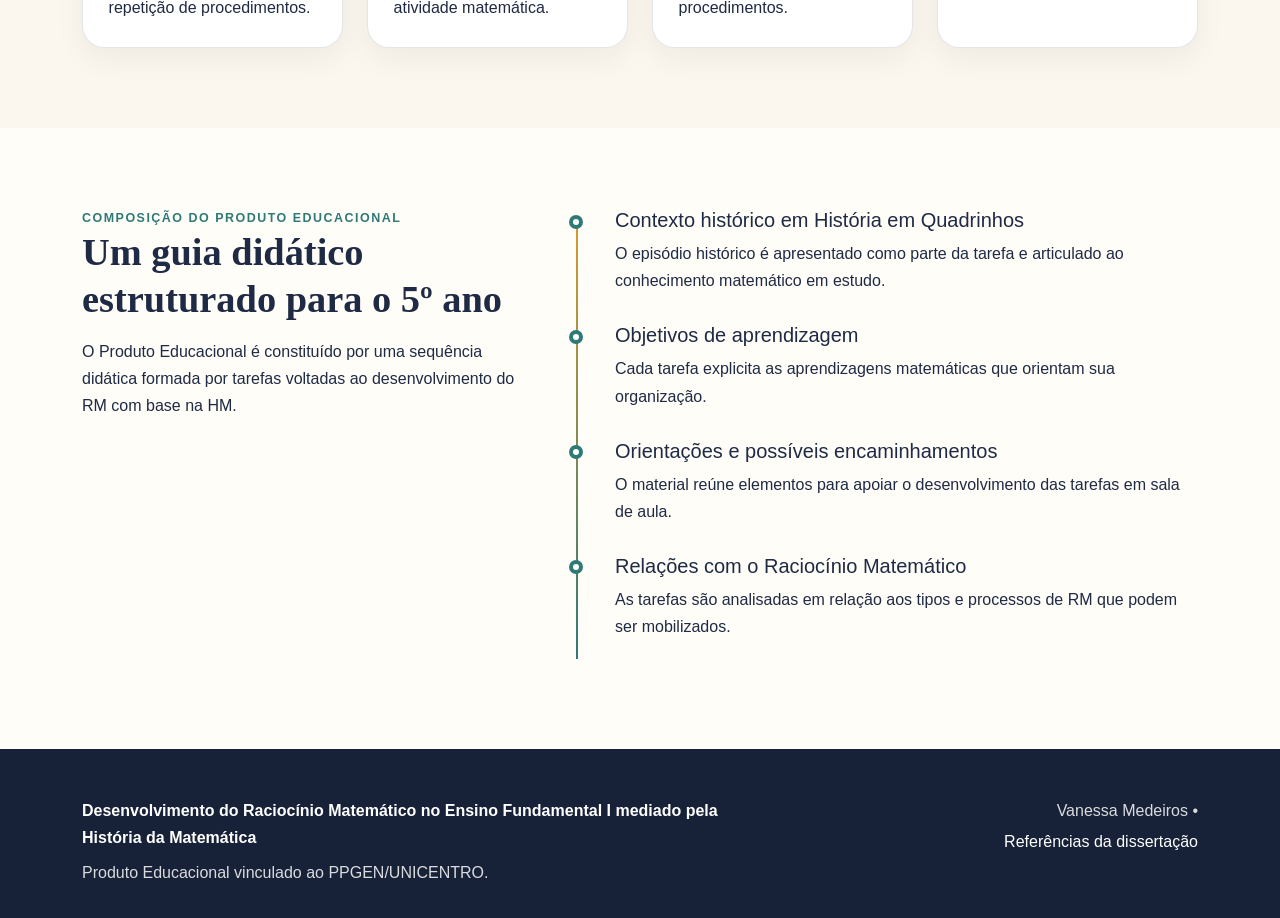
==== commit 3ad38eef: "Atualizar navegação para as três tarefas" ====
--- a/apresentacao.html
+++ b/apresentacao.html
@@ -21,7 +21,7 @@
 <li class="nav-item"><a class="nav-link" href="apresentacao.html">Apresentação</a></li>
 <li class="nav-item"><a class="nav-link" href="historia.html">História da Matemática</a></li>
 <li class="nav-item"><a class="nav-link" href="raciocinio.html">Raciocínio Matemático</a></li>
-<li class="nav-item"><a class="nav-link" href="tarefas.html">Tarefa</a></li>
+<li class="nav-item"><a class="nav-link" href="tarefas.html">Tarefas</a></li>
 <li class="nav-item"><a class="nav-link" href="saiba-mais.html">Aprofundamento</a></li>
 <li class="nav-item"><a class="nav-link" href="referencias.html">Referências</a></li>
 </ul>
--- a/style.css
+++ b/style.css
@@ -612,3 +612,23 @@
     <text x="507" y="155" font-size="34" fill="#2f7a77">→</text>
   </g>
 </svg>
+
+/* Página de três tarefas */
+.task-grid-card{display:flex;flex-direction:column;height:100%;overflow:hidden;scroll-margin-top:90px}
+.task-grid-body{display:flex;flex-direction:column;flex:1;gap:.25rem}
+.task-grid-body h2{font-weight:800}
+.task-grid-body p{line-height:1.6}
+.task-grid-art{background:linear-gradient(135deg,#f7edd7,#e6f2f1)}
+.task-grid-art img{max-width:100%;object-fit:contain}
+.task-symbol,.task-greek-icon{display:grid;place-items:center;width:130px;height:130px;border-radius:30px;font-size:4.4rem;color:var(--teal);background:rgba(255,255,255,.6)}
+.task-greek-icon{color:#936f37;background:#fff3dc}
+.task-number{display:inline-flex;align-self:flex-start;padding:.3rem .7rem;border-radius:99px;font-size:.77rem;letter-spacing:.03em;font-weight:800;color:var(--ink);background:#f4e6c4;margin-bottom:.65rem}
+.task-theme{font-size:.74rem}
+.task-lead{font-weight:700;color:var(--ink)}
+.task-documents{display:grid;gap:.7rem;margin-top:auto;padding-top:.9rem}
+.task-document-link{display:flex;align-items:center;gap:.65rem;width:100%;min-height:48px;padding:.82rem .95rem;border:1px solid var(--ink);border-radius:14px;color:#fff;background:var(--ink);font-weight:750;text-decoration:none;transition:background .15s,color .15s}
+.task-document-link:hover{color:#fff;background:var(--teal);border-color:var(--teal)}
+.task-document-link.student{color:var(--ink);background:white;border-color:var(--line)}
+.task-document-link.student:hover{background:#edf6f4;border-color:var(--teal)}
+.task-document-link:focus-visible{outline:3px solid #d79b2f;outline-offset:3px}
+@media(max-width:575.98px){.task-grid-body{padding:1.25rem}.task-grid-art{height:155px}.task-symbol,.task-greek-icon{width:100px;height:100px;font-size:3.5rem}}
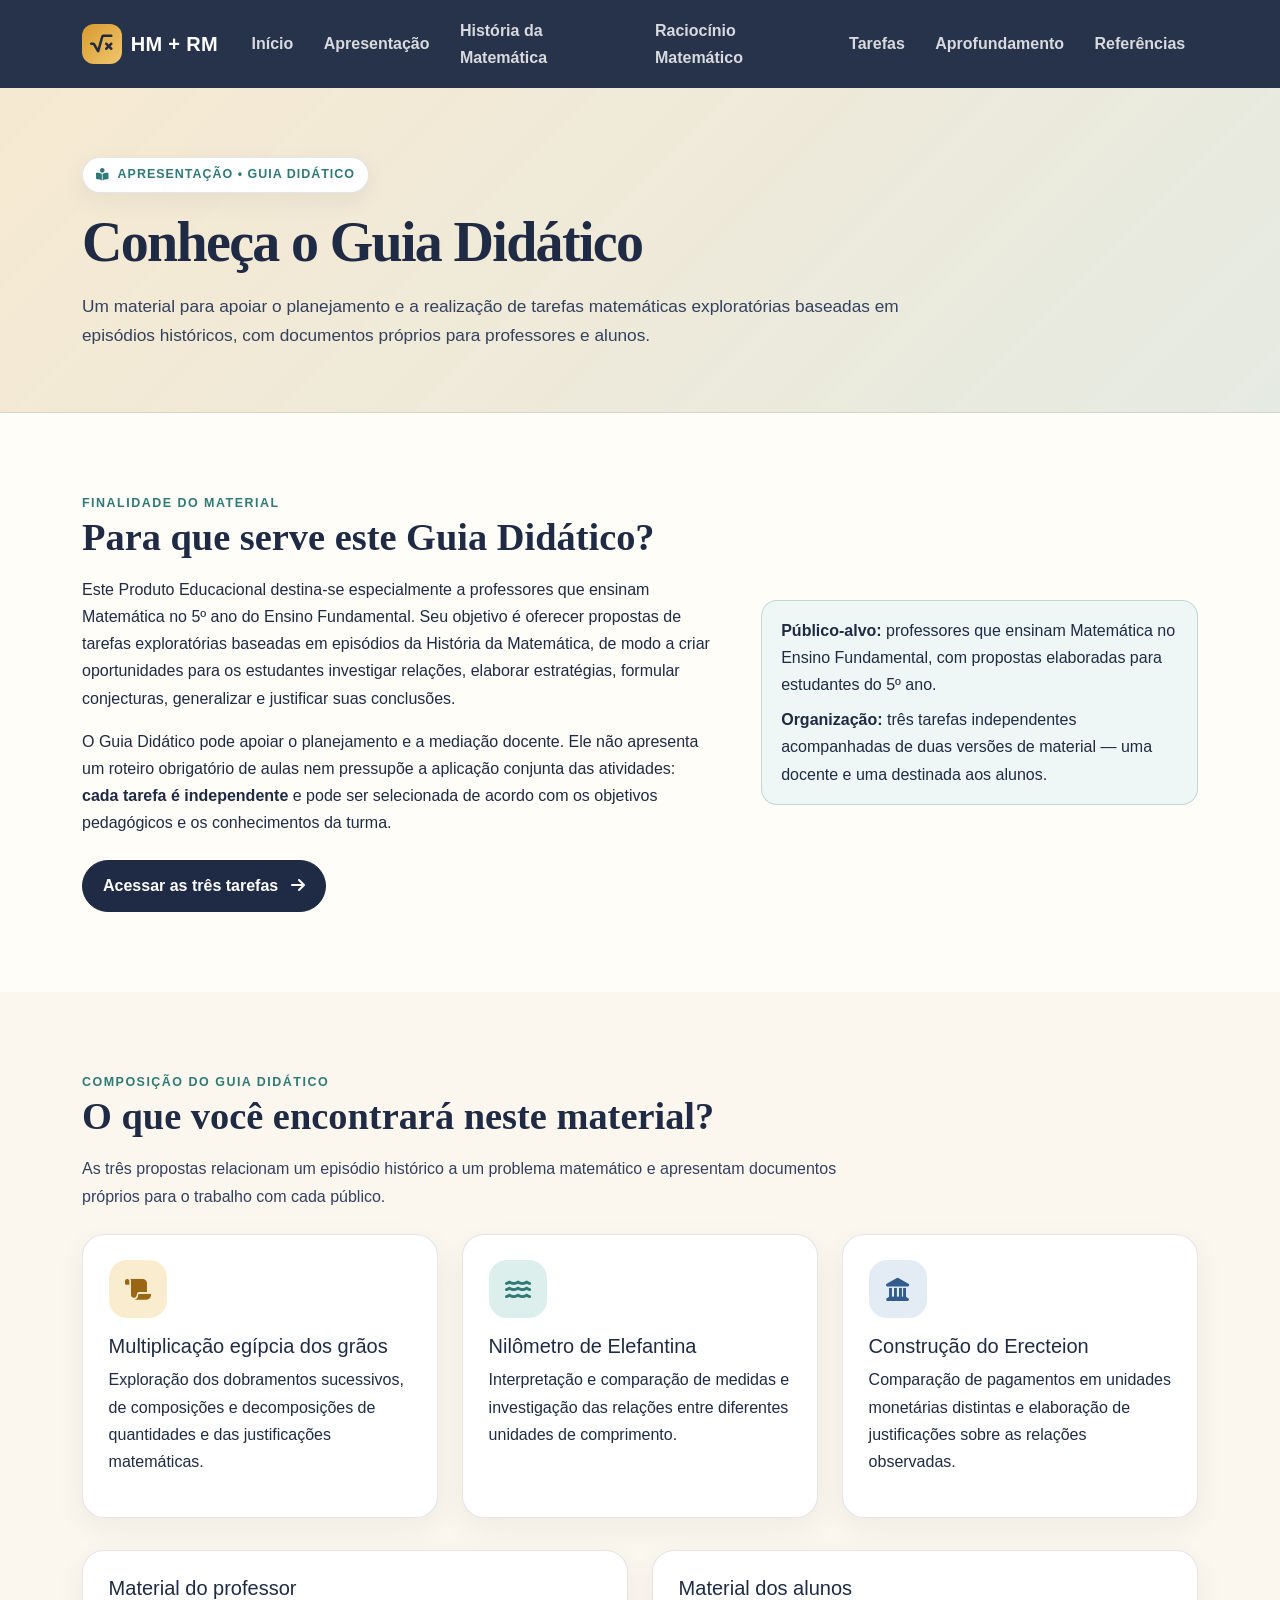
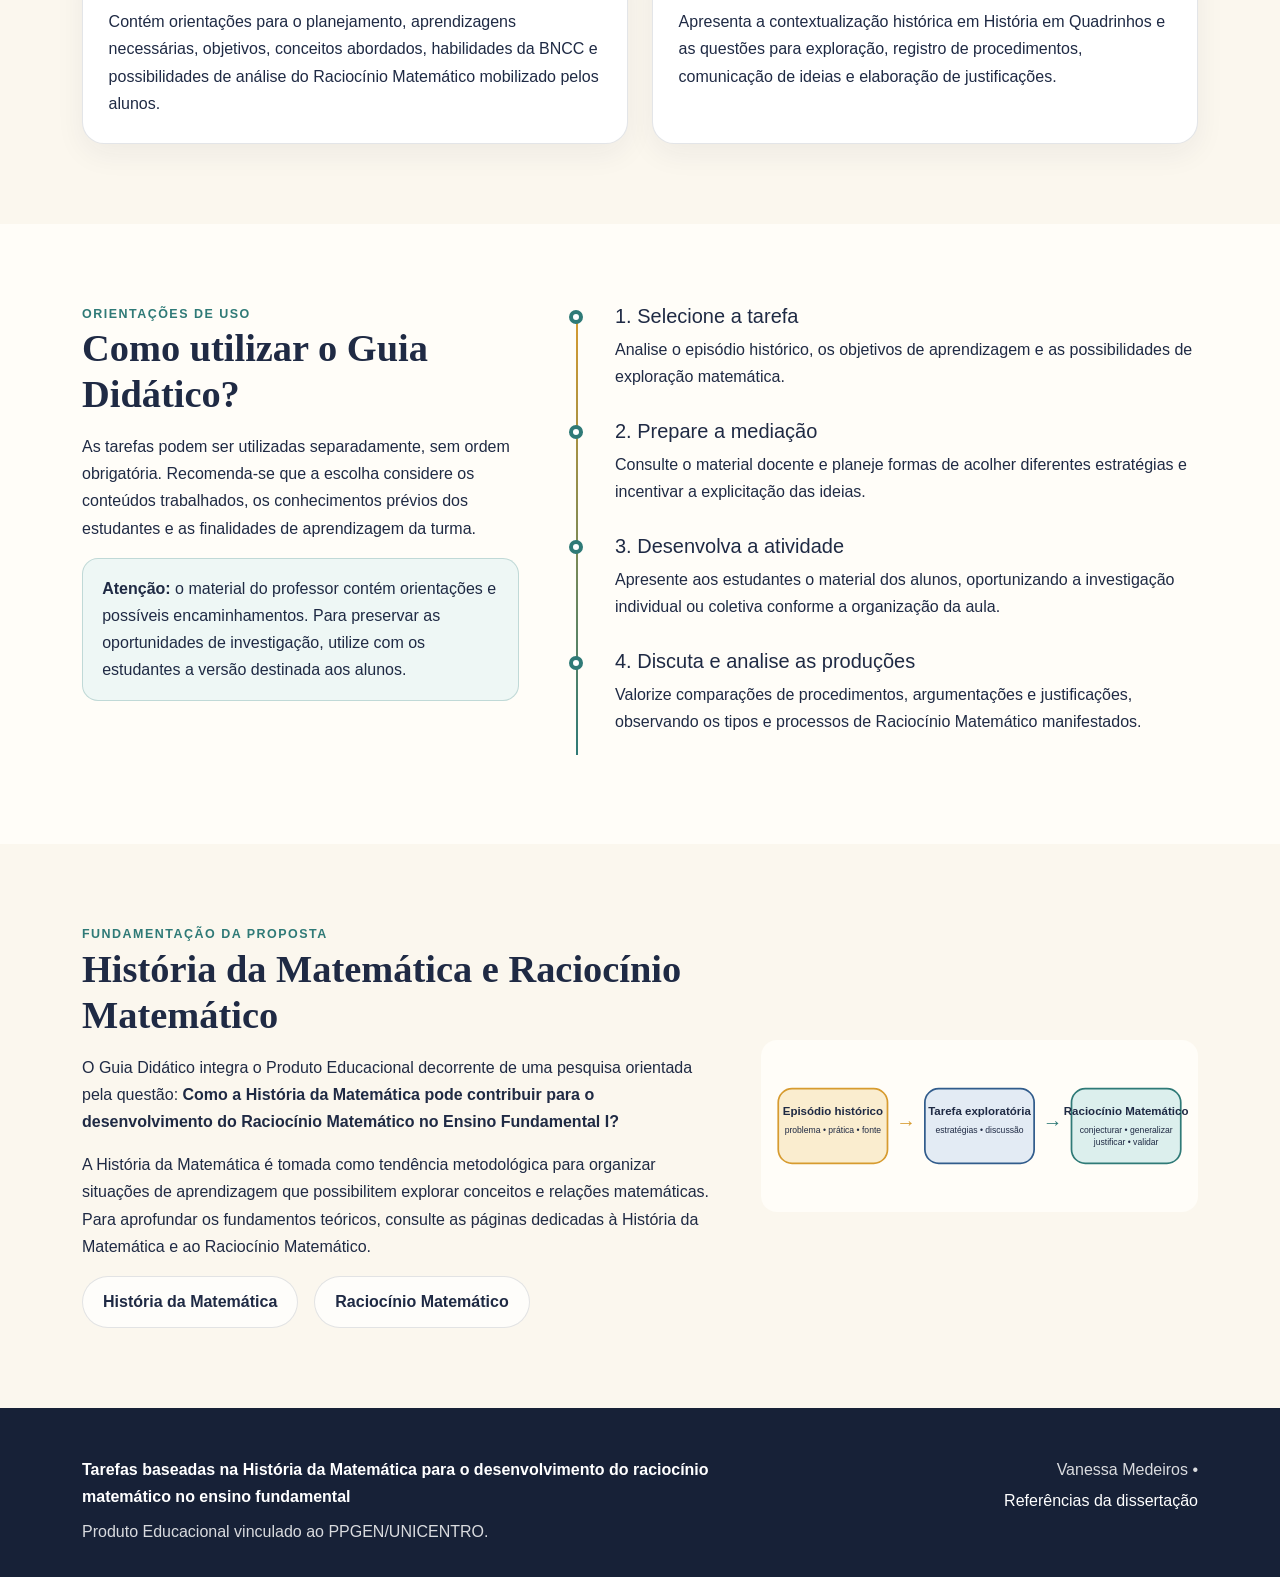
==== commit 839493ca: "Apresentar Guia Didático e uso independente das tarefas" ====
--- a/apresentacao.html
+++ b/apresentacao.html
@@ -5,7 +5,7 @@
 <meta charset="utf-8"/>
 <meta content="width=device-width, initial-scale=1.0" name="viewport"/>
 <meta content="Apresentação do Produto Educacional e de sua fundamentação na dissertação." name="description"/>
-<title>Apresentação | HM + RM</title>
+<title>Apresentação do Guia Didático | HM + RM</title>
 <link href="https://cdn.jsdelivr.net/npm/bootstrap@5.3.3/dist/css/bootstrap.min.css" rel="stylesheet"/>
 <link href="https://cdnjs.cloudflare.com/ajax/libs/font-awesome/6.5.2/css/all.min.css" rel="stylesheet"/>
 <link href="style.css" rel="stylesheet"/>
@@ -28,25 +28,49 @@
 </div>
 </div>
 </nav>
-<header class="page-hero"><div class="container reveal"><span class="eyebrow"><i class="fa-solid fa-book-open-reader"></i> Apresentação</span><h1 class="display-4 mt-3">Uma proposta de ensino que articula História da Matemática e Raciocínio Matemático</h1><p class="mt-3 mb-0">O Produto Educacional é decorrente de uma pesquisa voltada ao 5º ano do Ensino Fundamental e toma a História da Matemática como tendência metodológica para investigar possibilidades de desenvolvimento do Raciocínio Matemático.</p></div></header>
+<header class="page-hero"><div class="container reveal"><span class="eyebrow"><i class="fa-solid fa-book-open-reader"></i> Apresentação • Guia Didático</span><h1 class="display-4 mt-3">Conheça o Guia Didático</h1><p class="mt-3 mb-0">Um material para apoiar o planejamento e a realização de tarefas matemáticas exploratórias baseadas em episódios históricos, com documentos próprios para professores e alunos.</p></div></header>
 <main>
-<section class="section"><div class="container"><div class="row g-5 align-items-center">
-<div class="col-lg-7 reveal"><div class="kicker">Questão de investigação</div><h2 class="section-title">Como a História da Matemática pode contribuir para o desenvolvimento do Raciocínio Matemático no Ensino Fundamental I?</h2><p>Essa questão orienta a pesquisa e a elaboração do Produto Educacional. O objetivo principal consiste em analisar o potencial didático da História da Matemática como tendência metodológica para o desenvolvimento do Raciocínio Matemático em estudantes do 5º ano do Ensino Fundamental I.</p><div class="notice mt-4"><strong>Foco da proposta:</strong> organizar tarefas com base em episódios e práticas da História da Matemática de modo a criar oportunidades para investigação, elaboração de estratégias, argumentação e produção de significados matemáticos.</div></div>
-<div class="col-lg-5 reveal"><img alt="Articulação entre História da Matemática, tarefas e Raciocínio Matemático" src="hm-rm-conexao.svg"/></div>
+<section class="section" id="sobre-o-guia"><div class="container">
+<div class="row g-5 align-items-center">
+<div class="col-lg-7 reveal">
+<div class="kicker">Finalidade do material</div>
+<h2 class="section-title">Para que serve este Guia Didático?</h2>
+<p>Este Produto Educacional destina-se especialmente a professores que ensinam Matemática no 5º ano do Ensino Fundamental. Seu objetivo é oferecer propostas de tarefas exploratórias baseadas em episódios da História da Matemática, de modo a criar oportunidades para os estudantes investigar relações, elaborar estratégias, formular conjecturas, generalizar e justificar suas conclusões.</p>
+<p>O Guia Didático pode apoiar o planejamento e a mediação docente. Ele não apresenta um roteiro obrigatório de aulas nem pressupõe a aplicação conjunta das atividades: <strong>cada tarefa é independente</strong> e pode ser selecionada de acordo com os objetivos pedagógicos e os conhecimentos da turma.</p>
+<a href="tarefas.html" class="btn btn-primary-custom mt-2">Acessar as três tarefas <i class="fa-solid fa-arrow-right ms-2" aria-hidden="true"></i></a>
+</div>
+<div class="col-lg-5 reveal"><div class="notice"><strong>Público-alvo:</strong> professores que ensinam Matemática no Ensino Fundamental, com propostas elaboradas para estudantes do 5º ano.<p class="mb-0 mt-2"><strong>Organização:</strong> três tarefas independentes acompanhadas de duas versões de material — uma docente e uma destinada aos alunos.</p></div></div>
 </div></div></section>
-<section class="section section-soft"><div class="container">
-<div class="text-center mb-5 reveal"><div class="kicker">Educação Matemática nos anos iniciais</div><h2 class="section-title">Aprender Matemática envolve mais do que reproduzir procedimentos</h2><p class="section-subtitle mx-auto"></p></div>
-<div class="row g-4"><div class="col-md-6 col-lg-3 reveal"><div class="feature-card"><span class="icon-orb gold"><i class="fa-solid fa-lightbulb"></i></span><h3 class="h5">Investigar</h3><p class="mb-0">Explorar situações e estabelecer relações em vez de limitar a aprendizagem à repetição de procedimentos.</p></div></div><div class="col-md-6 col-lg-3 reveal"><div class="feature-card"><span class="icon-orb teal"><i class="fa-solid fa-comments"></i></span><h3 class="h5">Comunicar</h3><p class="mb-0">Explicitar ideias, procedimentos e relações construídas durante a atividade matemática.</p></div></div><div class="col-md-6 col-lg-3 reveal"><div class="feature-card"><span class="icon-orb blue"><i class="fa-solid fa-code-branch"></i></span><h3 class="h5">Comparar estratégias</h3><p class="mb-0">Confrontar diferentes formas de resolução e reconhecer relações entre procedimentos.</p></div></div><div class="col-md-6 col-lg-3 reveal"><div class="feature-card"><span class="icon-orb rose"><i class="fa-solid fa-scale-balanced"></i></span><h3 class="h5">Justificar</h3><p class="mb-0">Apresentar razões que sustentem as afirmações e conclusões produzidas.</p></div></div></div>
-</div></section>
-<section class="section"><div class="container"><div class="row g-5">
-<div class="col-lg-5 reveal"><div class="kicker">Composição do Produto Educacional</div><h2 class="section-title">Um guia didático estruturado para o 5º ano</h2><p>O Produto Educacional é constituído por uma sequência didática formada por tarefas voltadas ao desenvolvimento do RM com base na HM.</p></div>
-<div class="col-lg-7 reveal"><div class="timeline"><div class="timeline-item"><h3 class="h5">Contexto histórico em História em Quadrinhos</h3><p class="mb-0">O episódio histórico é apresentado como parte da tarefa e articulado ao conhecimento matemático em estudo.</p></div><div class="timeline-item"><h3 class="h5">Objetivos de aprendizagem</h3><p class="mb-0">Cada tarefa explicita as aprendizagens matemáticas que orientam sua organização.</p></div><div class="timeline-item"><h3 class="h5">Orientações e possíveis encaminhamentos</h3><p class="mb-0">O material reúne elementos para apoiar o desenvolvimento das tarefas em sala de aula.</p></div><div class="timeline-item"><h3 class="h5">Relações com o Raciocínio Matemático</h3><p class="mb-0">As tarefas são analisadas em relação aos tipos e processos de RM que podem ser mobilizados.</p></div></div></div>
+<section class="section section-soft" id="conteudo-guia"><div class="container">
+<div class="kicker">Composição do Guia Didático</div><h2 class="section-title">O que você encontrará neste material?</h2>
+<p class="section-subtitle mb-4">As três propostas relacionam um episódio histórico a um problema matemático e apresentam documentos próprios para o trabalho com cada público.</p>
+<div class="row g-4">
+<div class="col-lg-4 reveal"><div class="feature-card"><span class="icon-orb gold"><i class="fa-solid fa-scroll" aria-hidden="true"></i></span><h3 class="h5">Multiplicação egípcia dos grãos</h3><p>Exploração dos dobramentos sucessivos, de composições e decomposições de quantidades e das justificações matemáticas.</p></div></div>
+<div class="col-lg-4 reveal"><div class="feature-card"><span class="icon-orb teal"><i class="fa-solid fa-water" aria-hidden="true"></i></span><h3 class="h5">Nilômetro de Elefantina</h3><p>Interpretação e comparação de medidas e investigação das relações entre diferentes unidades de comprimento.</p></div></div>
+<div class="col-lg-4 reveal"><div class="feature-card"><span class="icon-orb blue"><i class="fa-solid fa-landmark" aria-hidden="true"></i></span><h3 class="h5">Construção do Erecteion</h3><p>Comparação de pagamentos em unidades monetárias distintas e elaboração de justificações sobre as relações observadas.</p></div></div>
+</div>
+<div class="row g-4 mt-2">
+<div class="col-md-6 reveal"><div class="info-card"><h3 class="h5">Material do professor</h3><p class="mb-0">Contém orientações para o planejamento, aprendizagens necessárias, objetivos, conceitos abordados, habilidades da BNCC e possibilidades de análise do Raciocínio Matemático mobilizado pelos alunos.</p></div></div>
+<div class="col-md-6 reveal"><div class="info-card"><h3 class="h5">Material dos alunos</h3><p class="mb-0">Apresenta a contextualização histórica em História em Quadrinhos e as questões para exploração, registro de procedimentos, comunicação de ideias e elaboração de justificações.</p></div></div>
+</div></div></section>
+<section class="section" id="como-utilizar"><div class="container"><div class="row g-5">
+<div class="col-lg-5 reveal"><div class="kicker">Orientações de uso</div><h2 class="section-title">Como utilizar o Guia Didático?</h2><p>As tarefas podem ser utilizadas separadamente, sem ordem obrigatória. Recomenda-se que a escolha considere os conteúdos trabalhados, os conhecimentos prévios dos estudantes e as finalidades de aprendizagem da turma.</p><div class="notice"><strong>Atenção:</strong> o material do professor contém orientações e possíveis encaminhamentos. Para preservar as oportunidades de investigação, utilize com os estudantes a versão destinada aos alunos.</div></div>
+<div class="col-lg-7 reveal"><div class="timeline">
+<div class="timeline-item"><h3 class="h5">1. Selecione a tarefa</h3><p class="mb-0">Analise o episódio histórico, os objetivos de aprendizagem e as possibilidades de exploração matemática.</p></div>
+<div class="timeline-item"><h3 class="h5">2. Prepare a mediação</h3><p class="mb-0">Consulte o material docente e planeje formas de acolher diferentes estratégias e incentivar a explicitação das ideias.</p></div>
+<div class="timeline-item"><h3 class="h5">3. Desenvolva a atividade</h3><p class="mb-0">Apresente aos estudantes o material dos alunos, oportunizando a investigação individual ou coletiva conforme a organização da aula.</p></div>
+<div class="timeline-item"><h3 class="h5">4. Discuta e analise as produções</h3><p class="mb-0">Valorize comparações de procedimentos, argumentações e justificações, observando os tipos e processos de Raciocínio Matemático manifestados.</p></div>
+</div></div></div></div></section>
+<section class="section section-soft" id="fundamentacao-guia"><div class="container"><div class="row g-5 align-items-center">
+<div class="col-lg-7 reveal"><div class="kicker">Fundamentação da proposta</div><h2 class="section-title">História da Matemática e Raciocínio Matemático</h2><p>O Guia Didático integra o Produto Educacional decorrente de uma pesquisa orientada pela questão: <strong>Como a História da Matemática pode contribuir para o desenvolvimento do Raciocínio Matemático no Ensino Fundamental I?</strong></p><p>A História da Matemática é tomada como tendência metodológica para organizar situações de aprendizagem que possibilitem explorar conceitos e relações matemáticas. Para aprofundar os fundamentos teóricos, consulte as páginas dedicadas à História da Matemática e ao Raciocínio Matemático.</p>
+<div class="d-flex gap-3 flex-wrap mt-3"><a class="btn btn-outline-custom" href="historia.html">História da Matemática</a><a class="btn btn-outline-custom" href="raciocinio.html">Raciocínio Matemático</a></div>
+</div><div class="col-lg-5 reveal"><img alt="Articulação entre episódio histórico, tarefa e Raciocínio Matemático" src="hm-rm-conexao.svg"/></div>
 </div></div></section>
 </main>
 <footer class="site-footer">
 <div class="container">
 <div class="row g-4">
-<div class="col-lg-7"><div class="footer-title">Desenvolvimento do Raciocínio Matemático no Ensino Fundamental I mediado pela História da Matemática</div><p class="mt-2 mb-0">Produto Educacional vinculado ao PPGEN/UNICENTRO.</p></div>
+<div class="col-lg-7"><div class="footer-title">Tarefas baseadas na História da Matemática para o desenvolvimento do raciocínio matemático no ensino fundamental</div><p class="mt-2 mb-0">Produto Educacional vinculado ao PPGEN/UNICENTRO.</p></div>
 <div class="col-lg-5 text-lg-end"><p class="mb-1">Vanessa Medeiros • <span id="ano"></span></p><a href="referencias.html">Referências da dissertação</a></div>
 </div>
 </div>
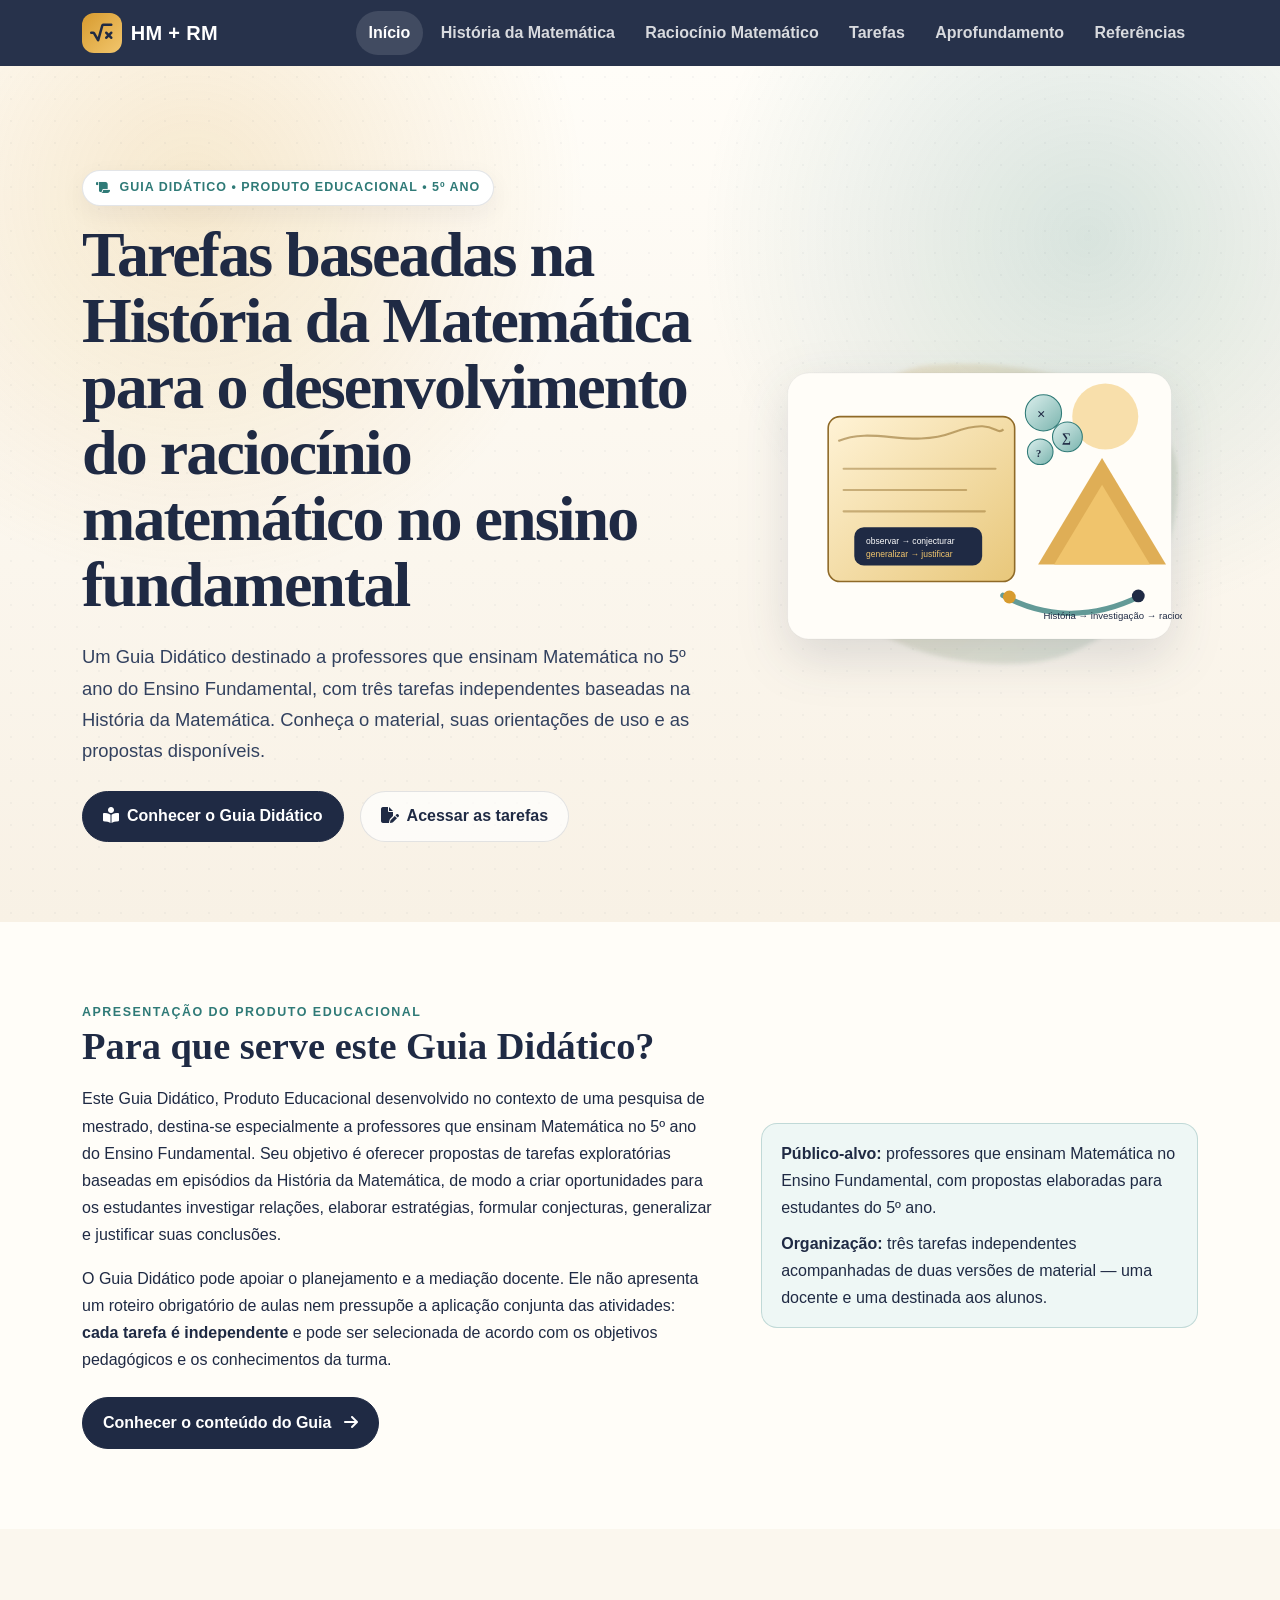
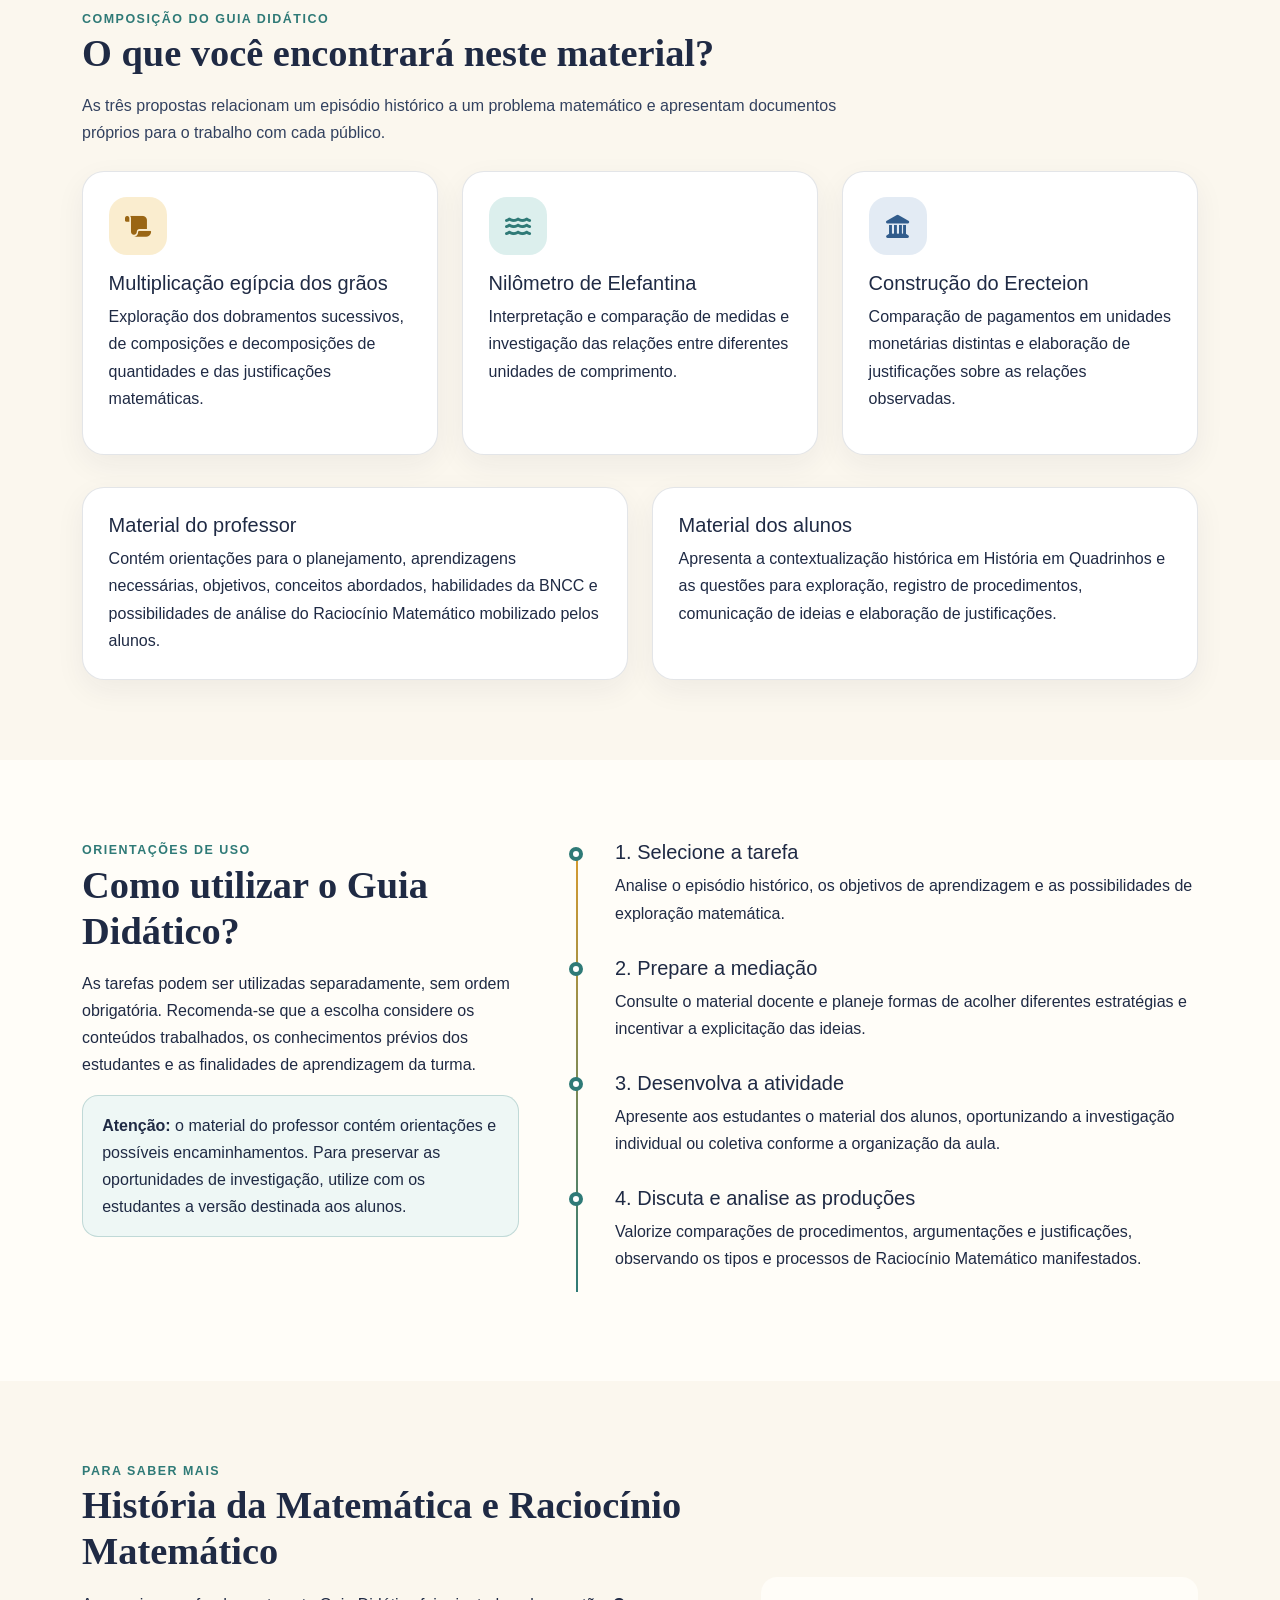
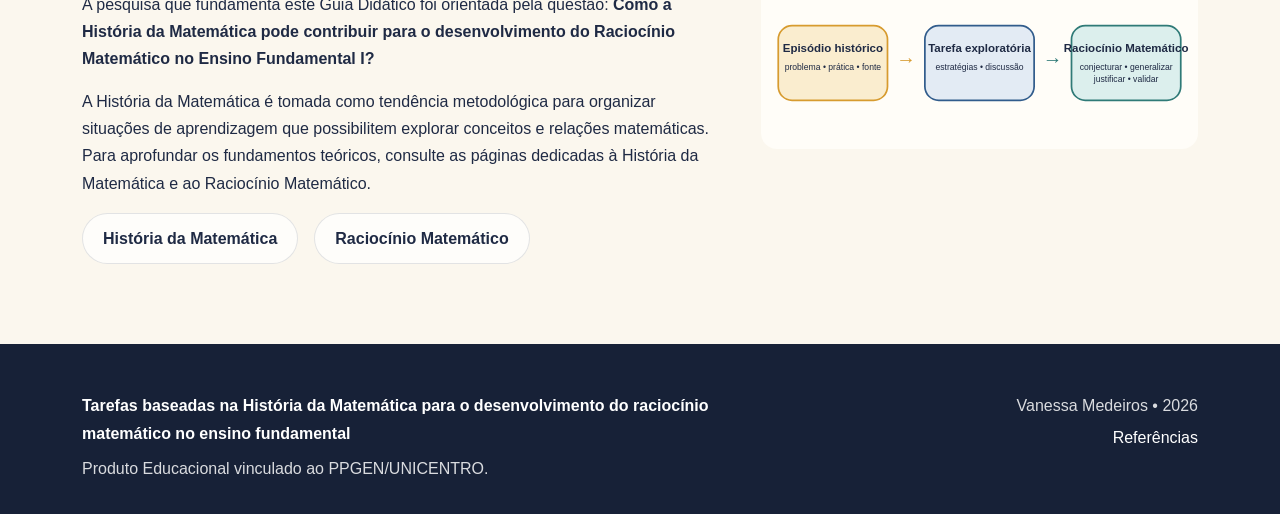
==== commit a0f2f397: "Redirecionar página antiga de apresentação para início" ====
--- a/apresentacao.html
+++ b/apresentacao.html
@@ -1,81 +1,21 @@
 <!DOCTYPE html>
-
 <html lang="pt-BR">
 <head>
-<meta charset="utf-8"/>
-<meta content="width=device-width, initial-scale=1.0" name="viewport"/>
-<meta content="Apresentação do Produto Educacional e de sua fundamentação na dissertação." name="description"/>
-<title>Apresentação do Guia Didático | HM + RM</title>
-<link href="https://cdn.jsdelivr.net/npm/bootstrap@5.3.3/dist/css/bootstrap.min.css" rel="stylesheet"/>
-<link href="https://cdnjs.cloudflare.com/ajax/libs/font-awesome/6.5.2/css/all.min.css" rel="stylesheet"/>
-<link href="style.css" rel="stylesheet"/>
+  <meta charset="utf-8"/>
+  <meta name="viewport" content="width=device-width, initial-scale=1.0"/>
+  <title>Apresentação integrada ao Início | HM + RM</title>
+  <meta name="robots" content="noindex"/>
+  <meta http-equiv="refresh" content="0; url=index.html#sobre-o-guia"/>
+  <link rel="canonical" href="index.html#sobre-o-guia"/>
+  <script>
+    (function () {
+      var destino = window.location.hash || "#sobre-o-guia";
+      window.location.replace("index.html" + destino);
+    }());
+  </script>
 </head>
 <body>
-<nav class="navbar navbar-expand-lg navbar-dark site-nav sticky-top">
-<div class="container">
-<a class="navbar-brand d-flex align-items-center" href="index.html"><span class="brand-mark"><i class="fa-solid fa-square-root-variable"></i></span>HM + RM</a>
-<button aria-label="Abrir menu" class="navbar-toggler" data-bs-target="#menu" data-bs-toggle="collapse" type="button"><span class="navbar-toggler-icon"></span></button>
-<div class="collapse navbar-collapse" id="menu">
-<ul class="navbar-nav ms-auto align-items-lg-center">
-<li class="nav-item"><a class="nav-link" href="index.html">Início</a></li>
-<li class="nav-item"><a class="nav-link" href="apresentacao.html">Apresentação</a></li>
-<li class="nav-item"><a class="nav-link" href="historia.html">História da Matemática</a></li>
-<li class="nav-item"><a class="nav-link" href="raciocinio.html">Raciocínio Matemático</a></li>
-<li class="nav-item"><a class="nav-link" href="tarefas.html">Tarefas</a></li>
-<li class="nav-item"><a class="nav-link" href="saiba-mais.html">Aprofundamento</a></li>
-<li class="nav-item"><a class="nav-link" href="referencias.html">Referências</a></li>
-</ul>
-</div>
-</div>
-</nav>
-<header class="page-hero"><div class="container reveal"><span class="eyebrow"><i class="fa-solid fa-book-open-reader"></i> Apresentação • Guia Didático</span><h1 class="display-4 mt-3">Conheça o Guia Didático</h1><p class="mt-3 mb-0">Um material para apoiar o planejamento e a realização de tarefas matemáticas exploratórias baseadas em episódios históricos, com documentos próprios para professores e alunos.</p></div></header>
-<main>
-<section class="section" id="sobre-o-guia"><div class="container">
-<div class="row g-5 align-items-center">
-<div class="col-lg-7 reveal">
-<div class="kicker">Finalidade do material</div>
-<h2 class="section-title">Para que serve este Guia Didático?</h2>
-<p>Este Produto Educacional destina-se especialmente a professores que ensinam Matemática no 5º ano do Ensino Fundamental. Seu objetivo é oferecer propostas de tarefas exploratórias baseadas em episódios da História da Matemática, de modo a criar oportunidades para os estudantes investigar relações, elaborar estratégias, formular conjecturas, generalizar e justificar suas conclusões.</p>
-<p>O Guia Didático pode apoiar o planejamento e a mediação docente. Ele não apresenta um roteiro obrigatório de aulas nem pressupõe a aplicação conjunta das atividades: <strong>cada tarefa é independente</strong> e pode ser selecionada de acordo com os objetivos pedagógicos e os conhecimentos da turma.</p>
-<a href="tarefas.html" class="btn btn-primary-custom mt-2">Acessar as três tarefas <i class="fa-solid fa-arrow-right ms-2" aria-hidden="true"></i></a>
-</div>
-<div class="col-lg-5 reveal"><div class="notice"><strong>Público-alvo:</strong> professores que ensinam Matemática no Ensino Fundamental, com propostas elaboradas para estudantes do 5º ano.<p class="mb-0 mt-2"><strong>Organização:</strong> três tarefas independentes acompanhadas de duas versões de material — uma docente e uma destinada aos alunos.</p></div></div>
-</div></div></section>
-<section class="section section-soft" id="conteudo-guia"><div class="container">
-<div class="kicker">Composição do Guia Didático</div><h2 class="section-title">O que você encontrará neste material?</h2>
-<p class="section-subtitle mb-4">As três propostas relacionam um episódio histórico a um problema matemático e apresentam documentos próprios para o trabalho com cada público.</p>
-<div class="row g-4">
-<div class="col-lg-4 reveal"><div class="feature-card"><span class="icon-orb gold"><i class="fa-solid fa-scroll" aria-hidden="true"></i></span><h3 class="h5">Multiplicação egípcia dos grãos</h3><p>Exploração dos dobramentos sucessivos, de composições e decomposições de quantidades e das justificações matemáticas.</p></div></div>
-<div class="col-lg-4 reveal"><div class="feature-card"><span class="icon-orb teal"><i class="fa-solid fa-water" aria-hidden="true"></i></span><h3 class="h5">Nilômetro de Elefantina</h3><p>Interpretação e comparação de medidas e investigação das relações entre diferentes unidades de comprimento.</p></div></div>
-<div class="col-lg-4 reveal"><div class="feature-card"><span class="icon-orb blue"><i class="fa-solid fa-landmark" aria-hidden="true"></i></span><h3 class="h5">Construção do Erecteion</h3><p>Comparação de pagamentos em unidades monetárias distintas e elaboração de justificações sobre as relações observadas.</p></div></div>
-</div>
-<div class="row g-4 mt-2">
-<div class="col-md-6 reveal"><div class="info-card"><h3 class="h5">Material do professor</h3><p class="mb-0">Contém orientações para o planejamento, aprendizagens necessárias, objetivos, conceitos abordados, habilidades da BNCC e possibilidades de análise do Raciocínio Matemático mobilizado pelos alunos.</p></div></div>
-<div class="col-md-6 reveal"><div class="info-card"><h3 class="h5">Material dos alunos</h3><p class="mb-0">Apresenta a contextualização histórica em História em Quadrinhos e as questões para exploração, registro de procedimentos, comunicação de ideias e elaboração de justificações.</p></div></div>
-</div></div></section>
-<section class="section" id="como-utilizar"><div class="container"><div class="row g-5">
-<div class="col-lg-5 reveal"><div class="kicker">Orientações de uso</div><h2 class="section-title">Como utilizar o Guia Didático?</h2><p>As tarefas podem ser utilizadas separadamente, sem ordem obrigatória. Recomenda-se que a escolha considere os conteúdos trabalhados, os conhecimentos prévios dos estudantes e as finalidades de aprendizagem da turma.</p><div class="notice"><strong>Atenção:</strong> o material do professor contém orientações e possíveis encaminhamentos. Para preservar as oportunidades de investigação, utilize com os estudantes a versão destinada aos alunos.</div></div>
-<div class="col-lg-7 reveal"><div class="timeline">
-<div class="timeline-item"><h3 class="h5">1. Selecione a tarefa</h3><p class="mb-0">Analise o episódio histórico, os objetivos de aprendizagem e as possibilidades de exploração matemática.</p></div>
-<div class="timeline-item"><h3 class="h5">2. Prepare a mediação</h3><p class="mb-0">Consulte o material docente e planeje formas de acolher diferentes estratégias e incentivar a explicitação das ideias.</p></div>
-<div class="timeline-item"><h3 class="h5">3. Desenvolva a atividade</h3><p class="mb-0">Apresente aos estudantes o material dos alunos, oportunizando a investigação individual ou coletiva conforme a organização da aula.</p></div>
-<div class="timeline-item"><h3 class="h5">4. Discuta e analise as produções</h3><p class="mb-0">Valorize comparações de procedimentos, argumentações e justificações, observando os tipos e processos de Raciocínio Matemático manifestados.</p></div>
-</div></div></div></div></section>
-<section class="section section-soft" id="fundamentacao-guia"><div class="container"><div class="row g-5 align-items-center">
-<div class="col-lg-7 reveal"><div class="kicker">Fundamentação da proposta</div><h2 class="section-title">História da Matemática e Raciocínio Matemático</h2><p>O Guia Didático integra o Produto Educacional decorrente de uma pesquisa orientada pela questão: <strong>Como a História da Matemática pode contribuir para o desenvolvimento do Raciocínio Matemático no Ensino Fundamental I?</strong></p><p>A História da Matemática é tomada como tendência metodológica para organizar situações de aprendizagem que possibilitem explorar conceitos e relações matemáticas. Para aprofundar os fundamentos teóricos, consulte as páginas dedicadas à História da Matemática e ao Raciocínio Matemático.</p>
-<div class="d-flex gap-3 flex-wrap mt-3"><a class="btn btn-outline-custom" href="historia.html">História da Matemática</a><a class="btn btn-outline-custom" href="raciocinio.html">Raciocínio Matemático</a></div>
-</div><div class="col-lg-5 reveal"><img alt="Articulação entre episódio histórico, tarefa e Raciocínio Matemático" src="hm-rm-conexao.svg"/></div>
-</div></div></section>
-</main>
-<footer class="site-footer">
-<div class="container">
-<div class="row g-4">
-<div class="col-lg-7"><div class="footer-title">Tarefas baseadas na História da Matemática para o desenvolvimento do raciocínio matemático no ensino fundamental</div><p class="mt-2 mb-0">Produto Educacional vinculado ao PPGEN/UNICENTRO.</p></div>
-<div class="col-lg-5 text-lg-end"><p class="mb-1">Vanessa Medeiros • <span id="ano"></span></p><a href="referencias.html">Referências da dissertação</a></div>
-</div>
-</div>
-</footer>
-<script src="https://cdn.jsdelivr.net/npm/bootstrap@5.3.3/dist/js/bootstrap.bundle.min.js"></script>
-<script src="script.js"></script>
+  <p>A apresentação agora faz parte da página inicial do Guia Didático.
+  <a href="index.html#sobre-o-guia">Acessar a apresentação</a>.</p>
 </body>
-</html>
+</html>
